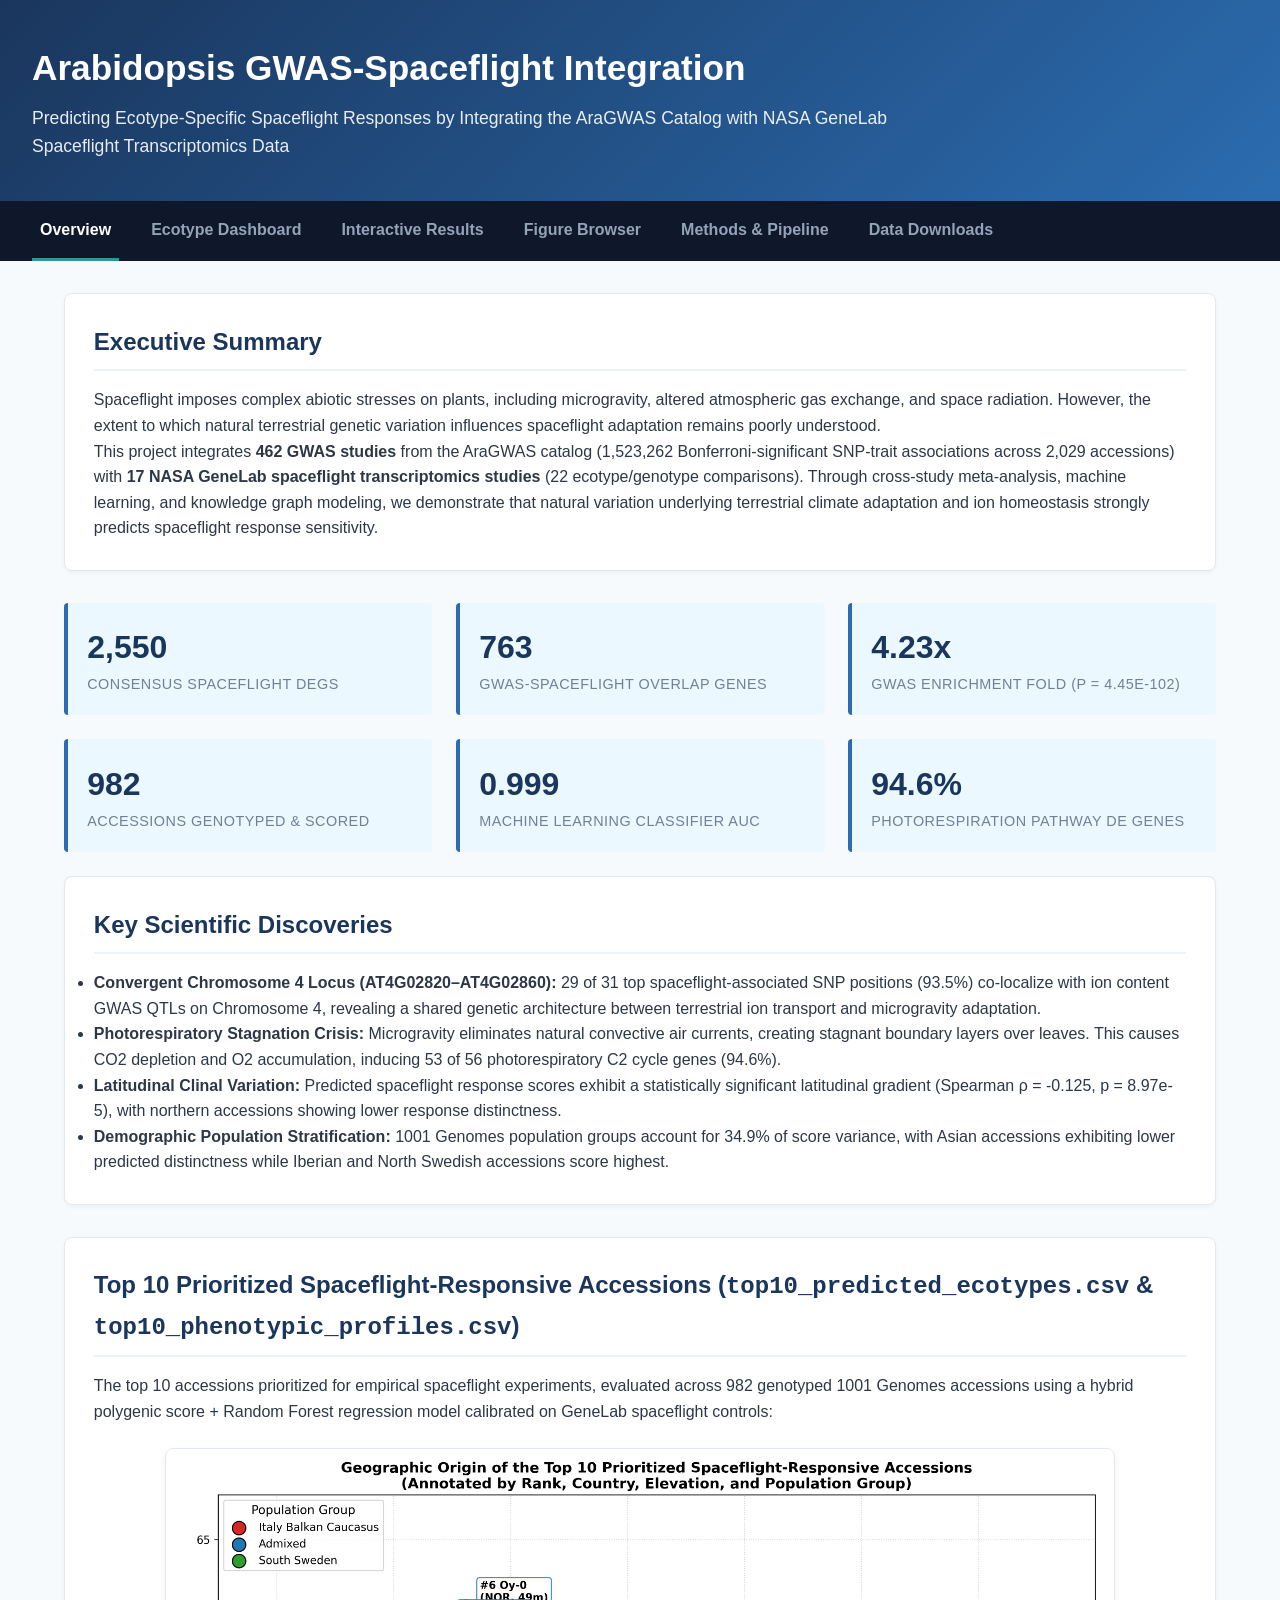
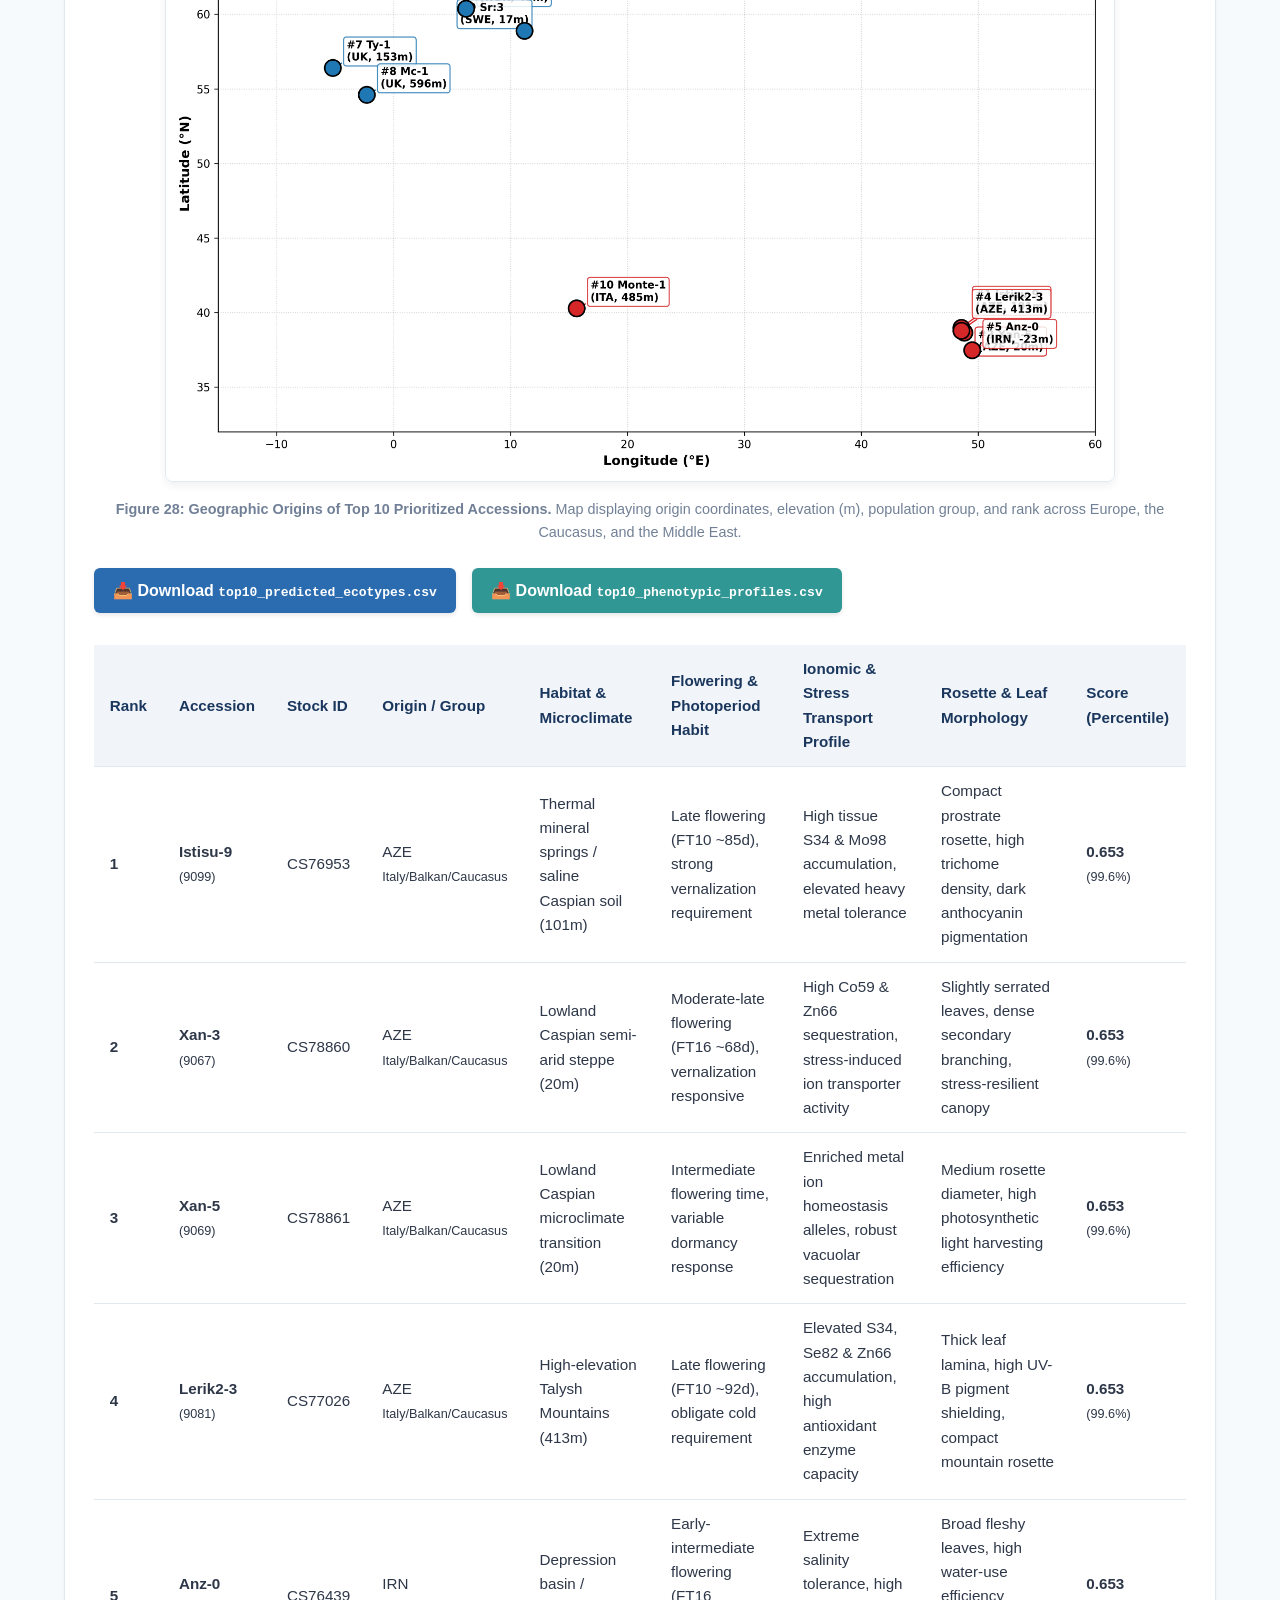
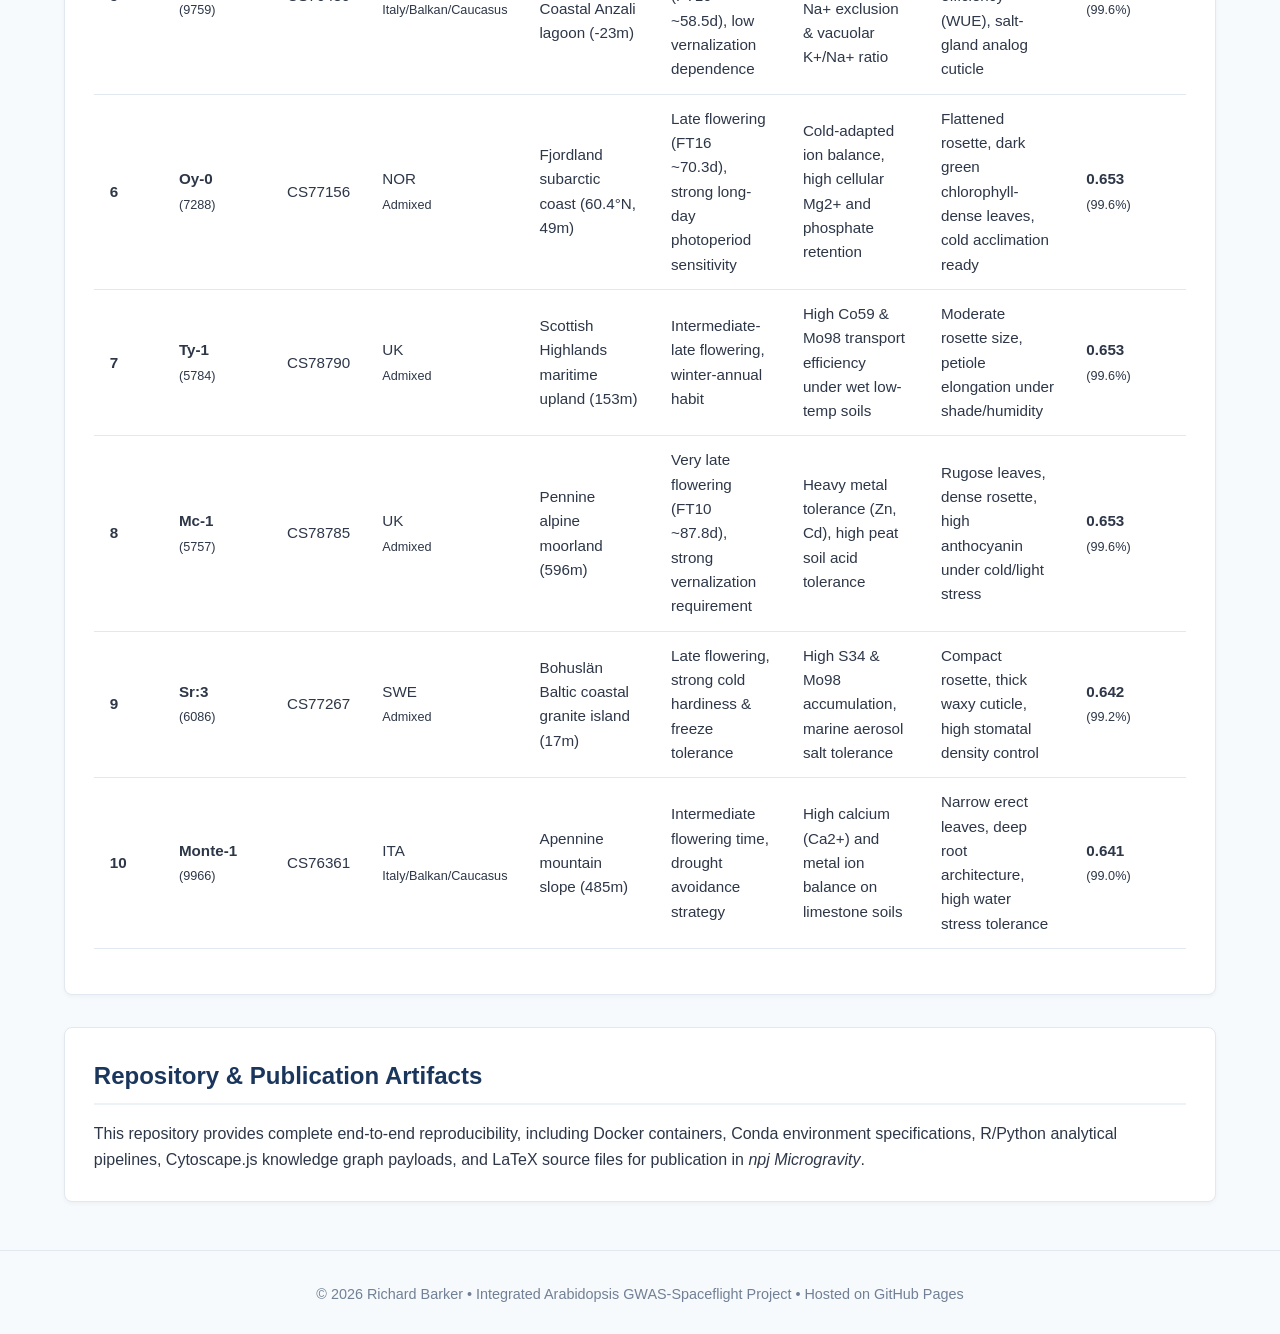
==== docs/index.html @ c9b09575 "Add interactive Plotly dashboard for top10_phenotypic_profiles.csv in docs/dashboard.html" ====
<!DOCTYPE html>
<html lang="en">
<head>
  <meta charset="UTF-8">
  <meta name="viewport" content="width=device-width, initial-scale=1.0">
  <title>Arabidopsis GWAS-Spaceflight Integration</title>
  <link rel="stylesheet" href="css/style.css">
</head>
<body>
  <header>
    <h1>Arabidopsis GWAS-Spaceflight Integration</h1>
    <p>Predicting Ecotype-Specific Spaceflight Responses by Integrating the AraGWAS Catalog with NASA GeneLab Spaceflight Transcriptomics Data</p>
  </header>

  <nav>
    <a href="index.html" class="active">Overview</a>
    <a href="dashboard.html">Ecotype Dashboard</a>
    <a href="results.html">Interactive Results</a>
    <a href="figures.html">Figure Browser</a>
    <a href="methods.html">Methods & Pipeline</a>
    <a href="data.html">Data Downloads</a>
  </nav>

  <div class="container">
    <div class="card">
      <h2>Executive Summary</h2>
      <p>Spaceflight imposes complex abiotic stresses on plants, including microgravity, altered atmospheric gas exchange, and space radiation. However, the extent to which natural terrestrial genetic variation influences spaceflight adaptation remains poorly understood.</p>
      <p>This project integrates <strong>462 GWAS studies</strong> from the AraGWAS catalog (1,523,262 Bonferroni-significant SNP-trait associations across 2,029 accessions) with <strong>17 NASA GeneLab spaceflight transcriptomics studies</strong> (22 ecotype/genotype comparisons). Through cross-study meta-analysis, machine learning, and knowledge graph modeling, we demonstrate that natural variation underlying terrestrial climate adaptation and ion homeostasis strongly predicts spaceflight response sensitivity.</p>
    </div>

    <div class="grid">
      <div class="stat-box">
        <div class="number">2,550</div>
        <div class="label">Consensus Spaceflight DEGs</div>
      </div>
      <div class="stat-box">
        <div class="number">763</div>
        <div class="label">GWAS-Spaceflight Overlap Genes</div>
      </div>
      <div class="stat-box">
        <div class="number">4.23x</div>
        <div class="label">GWAS Enrichment Fold (p = 4.45e-102)</div>
      </div>
      <div class="stat-box">
        <div class="number">982</div>
        <div class="label">Accessions Genotyped & Scored</div>
      </div>
      <div class="stat-box">
        <div class="number">0.999</div>
        <div class="label">Machine Learning Classifier AUC</div>
      </div>
      <div class="stat-box">
        <div class="number">94.6%</div>
        <div class="label">Photorespiration Pathway DE Genes</div>
      </div>
    </div>

    <div class="card">
      <h2>Key Scientific Discoveries</h2>
      <ul>
        <li><strong>Convergent Chromosome 4 Locus (AT4G02820–AT4G02860):</strong> 29 of 31 top spaceflight-associated SNP positions (93.5%) co-localize with ion content GWAS QTLs on Chromosome 4, revealing a shared genetic architecture between terrestrial ion transport and microgravity adaptation.</li>
        <li><strong>Photorespiratory Stagnation Crisis:</strong> Microgravity eliminates natural convective air currents, creating stagnant boundary layers over leaves. This causes CO2 depletion and O2 accumulation, inducing 53 of 56 photorespiratory C2 cycle genes (94.6%).</li>
        <li><strong>Latitudinal Clinal Variation:</strong> Predicted spaceflight response scores exhibit a statistically significant latitudinal gradient (Spearman &rho; = -0.125, p = 8.97e-5), with northern accessions showing lower response distinctness.</li>
        <li><strong>Demographic Population Stratification:</strong> 1001 Genomes population groups account for 34.9% of score variance, with Asian accessions exhibiting lower predicted distinctness while Iberian and North Swedish accessions score highest.</li>
      </ul>
    </div>

    <div class="card">
      <h2>Top 10 Prioritized Spaceflight-Responsive Accessions (<code>top10_predicted_ecotypes.csv</code> & <code>top10_phenotypic_profiles.csv</code>)</h2>
      <p>The top 10 accessions prioritized for empirical spaceflight experiments, evaluated across 982 genotyped 1001 Genomes accessions using a hybrid polygenic score + Random Forest regression model calibrated on GeneLab spaceflight controls:</p>
      
      <div style="margin: 1.5rem 0; text-align:center;">
        <img src="assets/fig28_top10_ecotypes_map.png" alt="Geographic Map of Top 10 Prioritized Accessions" style="width:100%; max-width:950px; border-radius:8px; border:1px solid var(--border-color); box-shadow: 0 4px 8px rgba(0,0,0,0.06);">
        <p style="font-size:0.9rem; color:var(--text-muted); margin-top:0.5rem;"><strong>Figure 28: Geographic Origins of Top 10 Prioritized Accessions.</strong> Map displaying origin coordinates, elevation (m), population group, and rank across Europe, the Caucasus, and the Middle East.</p>
      </div>

      <div style="margin: 1rem 0; display:flex; gap:1rem; flex-wrap:wrap;">
        <a href="https://github.com/dr-richard-barker/arabidopsis-gwas-spaceflight/raw/main/tables/top10_predicted_ecotypes.csv" download style="display:inline-block; background-color:var(--secondary-color); color:white; padding:0.6rem 1.2rem; border-radius:6px; text-decoration:none; font-weight:600; box-shadow: 0 2px 4px rgba(0,0,0,0.1);">📥 Download <code>top10_predicted_ecotypes.csv</code></a>
        <a href="https://github.com/dr-richard-barker/arabidopsis-gwas-spaceflight/raw/main/tables/top10_phenotypic_profiles.csv" download style="display:inline-block; background-color:var(--accent-color); color:white; padding:0.6rem 1.2rem; border-radius:6px; text-decoration:none; font-weight:600; box-shadow: 0 2px 4px rgba(0,0,0,0.1);">📥 Download <code>top10_phenotypic_profiles.csv</code></a>
      </div>

      <div class="table-responsive">
        <table>
          <thead>
            <tr>
              <th>Rank</th>
              <th>Accession</th>
              <th>Stock ID</th>
              <th>Origin / Group</th>
              <th>Habitat & Microclimate</th>
              <th>Flowering & Photoperiod Habit</th>
              <th>Ionomic & Stress Transport Profile</th>
              <th>Rosette & Leaf Morphology</th>
              <th>Score (Percentile)</th>
            </tr>
          </thead>
          <tbody>
            <tr>
              <td><strong>1</strong></td>
              <td><strong>Istisu-9</strong><br><small>(9099)</small></td>
              <td>CS76953</td>
              <td>AZE<br><small>Italy/Balkan/Caucasus</small></td>
              <td>Thermal mineral springs / saline Caspian soil (101m)</td>
              <td>Late flowering (FT10 ~85d), strong vernalization requirement</td>
              <td>High tissue S34 & Mo98 accumulation, elevated heavy metal tolerance</td>
              <td>Compact prostrate rosette, high trichome density, dark anthocyanin pigmentation</td>
              <td><strong>0.653</strong><br><small>(99.6%)</small></td>
            </tr>
            <tr>
              <td><strong>2</strong></td>
              <td><strong>Xan-3</strong><br><small>(9067)</small></td>
              <td>CS78860</td>
              <td>AZE<br><small>Italy/Balkan/Caucasus</small></td>
              <td>Lowland Caspian semi-arid steppe (20m)</td>
              <td>Moderate-late flowering (FT16 ~68d), vernalization responsive</td>
              <td>High Co59 & Zn66 sequestration, stress-induced ion transporter activity</td>
              <td>Slightly serrated leaves, dense secondary branching, stress-resilient canopy</td>
              <td><strong>0.653</strong><br><small>(99.6%)</small></td>
            </tr>
            <tr>
              <td><strong>3</strong></td>
              <td><strong>Xan-5</strong><br><small>(9069)</small></td>
              <td>CS78861</td>
              <td>AZE<br><small>Italy/Balkan/Caucasus</small></td>
              <td>Lowland Caspian microclimate transition (20m)</td>
              <td>Intermediate flowering time, variable dormancy response</td>
              <td>Enriched metal ion homeostasis alleles, robust vacuolar sequestration</td>
              <td>Medium rosette diameter, high photosynthetic light harvesting efficiency</td>
              <td><strong>0.653</strong><br><small>(99.6%)</small></td>
            </tr>
            <tr>
              <td><strong>4</strong></td>
              <td><strong>Lerik2-3</strong><br><small>(9081)</small></td>
              <td>CS77026</td>
              <td>AZE<br><small>Italy/Balkan/Caucasus</small></td>
              <td>High-elevation Talysh Mountains (413m)</td>
              <td>Late flowering (FT10 ~92d), obligate cold requirement</td>
              <td>Elevated S34, Se82 & Zn66 accumulation, high antioxidant enzyme capacity</td>
              <td>Thick leaf lamina, high UV-B pigment shielding, compact mountain rosette</td>
              <td><strong>0.653</strong><br><small>(99.6%)</small></td>
            </tr>
            <tr>
              <td><strong>5</strong></td>
              <td><strong>Anz-0</strong><br><small>(9759)</small></td>
              <td>CS76439</td>
              <td>IRN<br><small>Italy/Balkan/Caucasus</small></td>
              <td>Depression basin / Coastal Anzali lagoon (-23m)</td>
              <td>Early-intermediate flowering (FT16 ~58.5d), low vernalization dependence</td>
              <td>Extreme salinity tolerance, high Na+ exclusion & vacuolar K+/Na+ ratio</td>
              <td>Broad fleshy leaves, high water-use efficiency (WUE), salt-gland analog cuticle</td>
              <td><strong>0.653</strong><br><small>(99.6%)</small></td>
            </tr>
            <tr>
              <td><strong>6</strong></td>
              <td><strong>Oy-0</strong><br><small>(7288)</small></td>
              <td>CS77156</td>
              <td>NOR<br><small>Admixed</small></td>
              <td>Fjordland subarctic coast (60.4°N, 49m)</td>
              <td>Late flowering (FT16 ~70.3d), strong long-day photoperiod sensitivity</td>
              <td>Cold-adapted ion balance, high cellular Mg2+ and phosphate retention</td>
              <td>Flattened rosette, dark green chlorophyll-dense leaves, cold acclimation ready</td>
              <td><strong>0.653</strong><br><small>(99.6%)</small></td>
            </tr>
            <tr>
              <td><strong>7</strong></td>
              <td><strong>Ty-1</strong><br><small>(5784)</small></td>
              <td>CS78790</td>
              <td>UK<br><small>Admixed</small></td>
              <td>Scottish Highlands maritime upland (153m)</td>
              <td>Intermediate-late flowering, winter-annual habit</td>
              <td>High Co59 & Mo98 transport efficiency under wet low-temp soils</td>
              <td>Moderate rosette size, petiole elongation under shade/humidity</td>
              <td><strong>0.653</strong><br><small>(99.6%)</small></td>
            </tr>
            <tr>
              <td><strong>8</strong></td>
              <td><strong>Mc-1</strong><br><small>(5757)</small></td>
              <td>CS78785</td>
              <td>UK<br><small>Admixed</small></td>
              <td>Pennine alpine moorland (596m)</td>
              <td>Very late flowering (FT10 ~87.8d), strong vernalization requirement</td>
              <td>Heavy metal tolerance (Zn, Cd), high peat soil acid tolerance</td>
              <td>Rugose leaves, dense rosette, high anthocyanin under cold/light stress</td>
              <td><strong>0.653</strong><br><small>(99.6%)</small></td>
            </tr>
            <tr>
              <td><strong>9</strong></td>
              <td><strong>Sr:3</strong><br><small>(6086)</small></td>
              <td>CS77267</td>
              <td>SWE<br><small>Admixed</small></td>
              <td>Bohuslän Baltic coastal granite island (17m)</td>
              <td>Late flowering, strong cold hardiness & freeze tolerance</td>
              <td>High S34 & Mo98 accumulation, marine aerosol salt tolerance</td>
              <td>Compact rosette, thick waxy cuticle, high stomatal density control</td>
              <td><strong>0.642</strong><br><small>(99.2%)</small></td>
            </tr>
            <tr>
              <td><strong>10</strong></td>
              <td><strong>Monte-1</strong><br><small>(9966)</small></td>
              <td>CS76361</td>
              <td>ITA<br><small>Italy/Balkan/Caucasus</small></td>
              <td>Apennine mountain slope (485m)</td>
              <td>Intermediate flowering time, drought avoidance strategy</td>
              <td>High calcium (Ca2+) and metal ion balance on limestone soils</td>
              <td>Narrow erect leaves, deep root architecture, high water stress tolerance</td>
              <td><strong>0.641</strong><br><small>(99.0%)</small></td>
            </tr>
          </tbody>
        </table>
      </div>
    </div>

    <div class="card">
      <h2>Repository & Publication Artifacts</h2>
      <p>This repository provides complete end-to-end reproducibility, including Docker containers, Conda environment specifications, R/Python analytical pipelines, Cytoscape.js knowledge graph payloads, and LaTeX source files for publication in <em>npj Microgravity</em>.</p>
    </div>
  </div>

  <footer>
    <p>&copy; 2026 Richard Barker &bull; Integrated Arabidopsis GWAS-Spaceflight Project &bull; Hosted on GitHub Pages</p>
  </footer>
</body>
</html>
---- docs/css/style.css ----
:root {
  --primary-color: #1a365d;
  --secondary-color: #2b6cb0;
  --accent-color: #319795;
  --bg-color: #f7fafc;
  --card-bg: #ffffff;
  --text-color: #2d3748;
  --text-muted: #718096;
  --border-color: #e2e8f0;
  --font-family: -apple-system, BlinkMacSystemFont, "Segoe UI", Roboto, Helvetica, Arial, sans-serif;
}

* {
  box-sizing: border-box;
  margin: 0;
  padding: 0;
}

body {
  font-family: var(--font-family);
  background-color: var(--bg-color);
  color: var(--text-color);
  line-height: 1.6;
}

header {
  background: linear-gradient(135deg, var(--primary-color), var(--secondary-color));
  color: white;
  padding: 2.5rem 2rem;
  box-shadow: 0 4px 6px rgba(0, 0, 0, 0.1);
}

header h1 {
  font-size: 2.2rem;
  margin-bottom: 0.5rem;
  font-weight: 700;
}

header p {
  font-size: 1.1rem;
  opacity: 0.9;
  max-width: 900px;
}

nav {
  background-color: #0f172a;
  display: flex;
  padding: 0 2rem;
  gap: 1.5rem;
  overflow-x: auto;
  position: sticky;
  top: 0;
  z-index: 100;
}

nav a {
  color: #94a3b8;
  text-decoration: none;
  padding: 1rem 0.5rem;
  font-weight: 600;
  border-bottom: 3px solid transparent;
  transition: all 0.2s ease;
}

nav a:hover, nav a.active {
  color: #ffffff;
  border-bottom-color: var(--accent-color);
}

.container {
  max-width: 1200px;
  margin: 2rem auto;
  padding: 0 1.5rem;
}

.card {
  background-color: var(--card-bg);
  border-radius: 8px;
  padding: 1.8rem;
  margin-bottom: 2rem;
  border: 1px solid var(--border-color);
  box-shadow: 0 2px 4px rgba(0,0,0,0.04);
}

.card h2 {
  color: var(--primary-color);
  margin-bottom: 1rem;
  font-size: 1.5rem;
  border-bottom: 2px solid #edf2f7;
  padding-bottom: 0.5rem;
}

.grid {
  display: grid;
  grid-template-columns: repeat(auto-fit, minmax(280px, 1fr));
  gap: 1.5rem;
  margin: 1.5rem 0;
}

.stat-box {
  background: #ebf8ff;
  border-left: 4px solid var(--secondary-color);
  padding: 1.2rem;
  border-radius: 4px;
}

.stat-box .number {
  font-size: 2rem;
  font-weight: 800;
  color: var(--primary-color);
}

.stat-box .label {
  font-size: 0.9rem;
  color: var(--text-muted);
  text-transform: uppercase;
  letter-spacing: 0.5px;
}

/* Tabs */
.tab-container {
  margin-top: 1.5rem;
}

.tab-buttons {
  display: flex;
  flex-wrap: wrap;
  gap: 0.5rem;
  border-bottom: 2px solid var(--border-color);
  margin-bottom: 1.5rem;
}

.tab-btn {
  background: none;
  border: none;
  padding: 0.75rem 1.25rem;
  font-weight: 600;
  color: var(--text-muted);
  cursor: pointer;
  border-radius: 6px 6px 0 0;
}

.tab-btn.active {
  background-color: var(--secondary-color);
  color: white;
}

.tab-content {
  display: none;
}

.tab-content.active {
  display: block;
}

/* Figure gallery */
.figure-card {
  background: white;
  border: 1px solid var(--border-color);
  border-radius: 8px;
  overflow: hidden;
  margin-bottom: 2rem;
}

.figure-card img {
  width: 100%;
  height: auto;
  display: block;
  border-bottom: 1px solid var(--border-color);
}

.figure-caption {
  padding: 1.2rem;
}

.figure-caption h4 {
  color: var(--primary-color);
  margin-bottom: 0.4rem;
}

/* Tables */
.table-responsive {
  overflow-x: auto;
}

table {
  width: 100%;
  border-collapse: collapse;
  margin: 1rem 0;
  font-size: 0.95rem;
}

th, td {
  padding: 0.75rem 1rem;
  text-align: left;
  border-bottom: 1px solid var(--border-color);
}

th {
  background-color: #f1f5f9;
  color: var(--primary-color);
  font-weight: 700;
}

tr:hover {
  background-color: #f8fafc;
}

footer {
  text-align: center;
  padding: 2rem;
  color: var(--text-muted);
  font-size: 0.9rem;
  border-top: 1px solid var(--border-color);
  margin-top: 3rem;
}
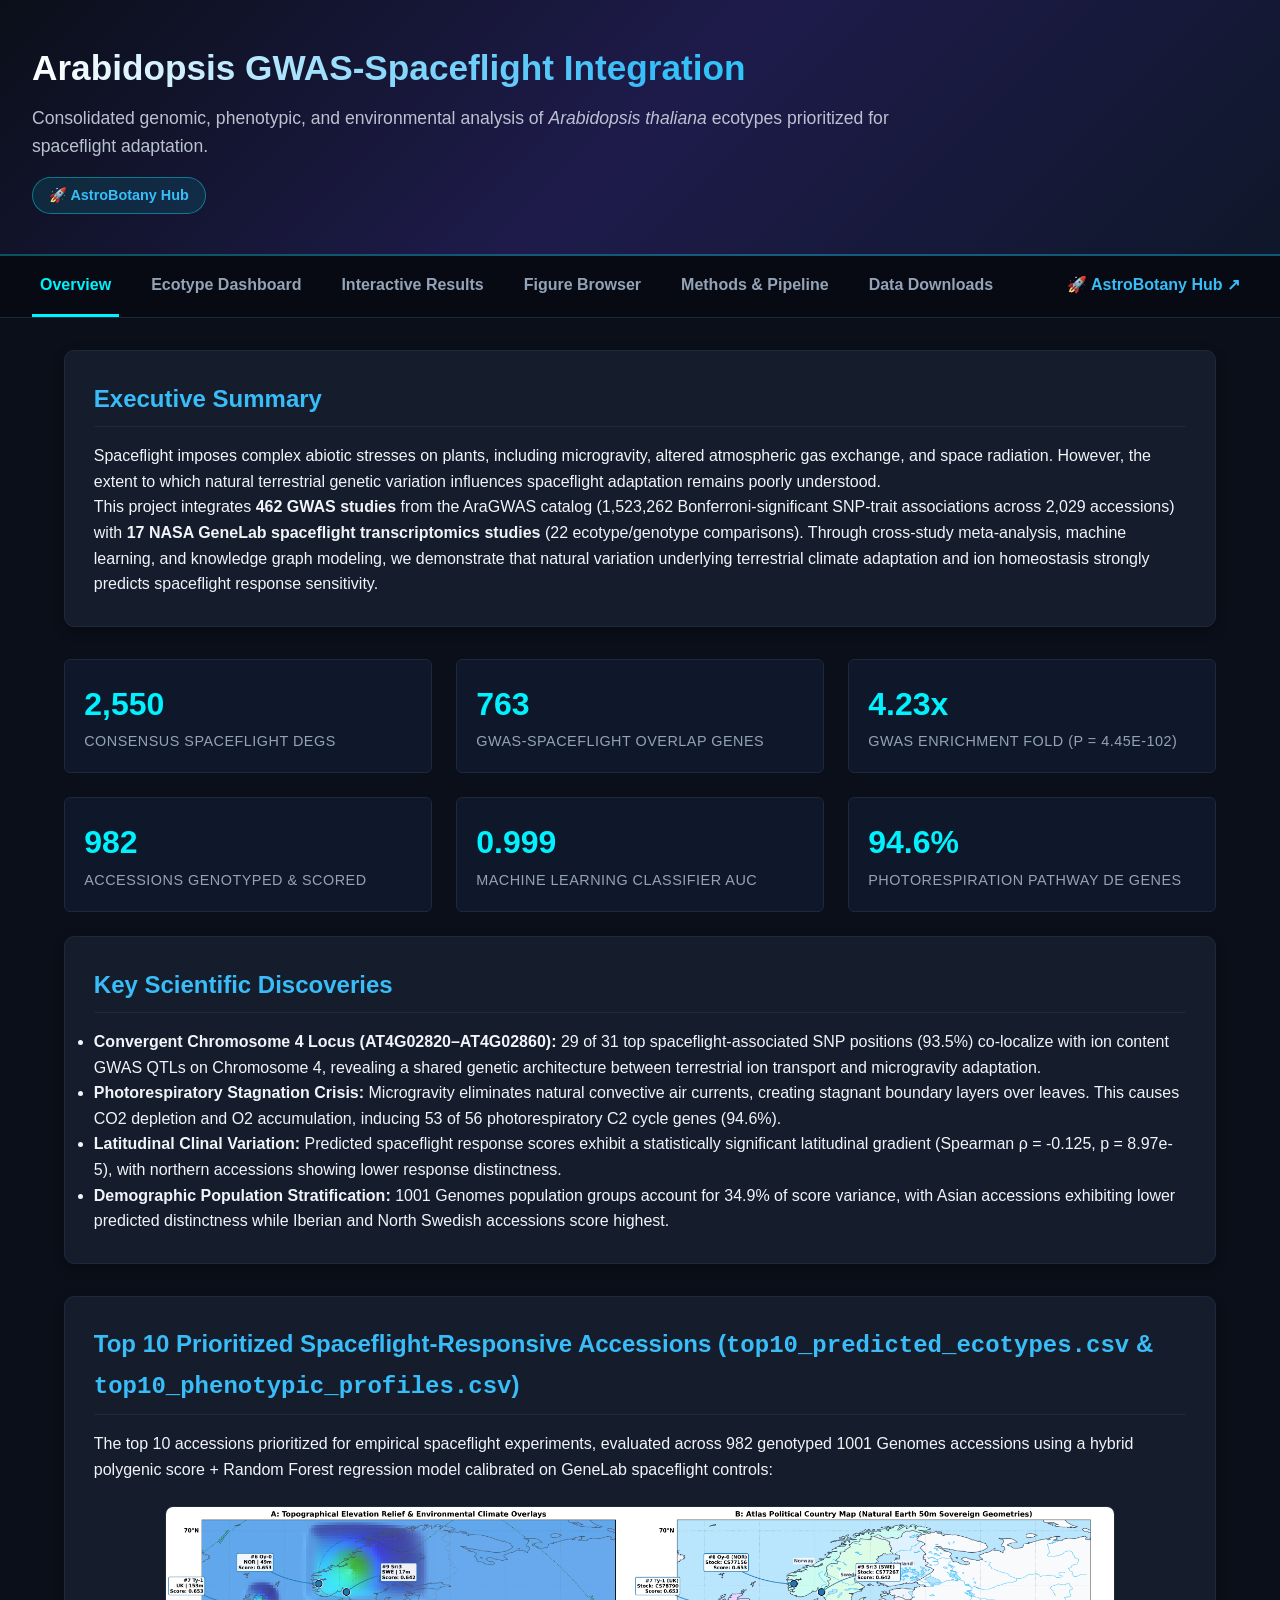
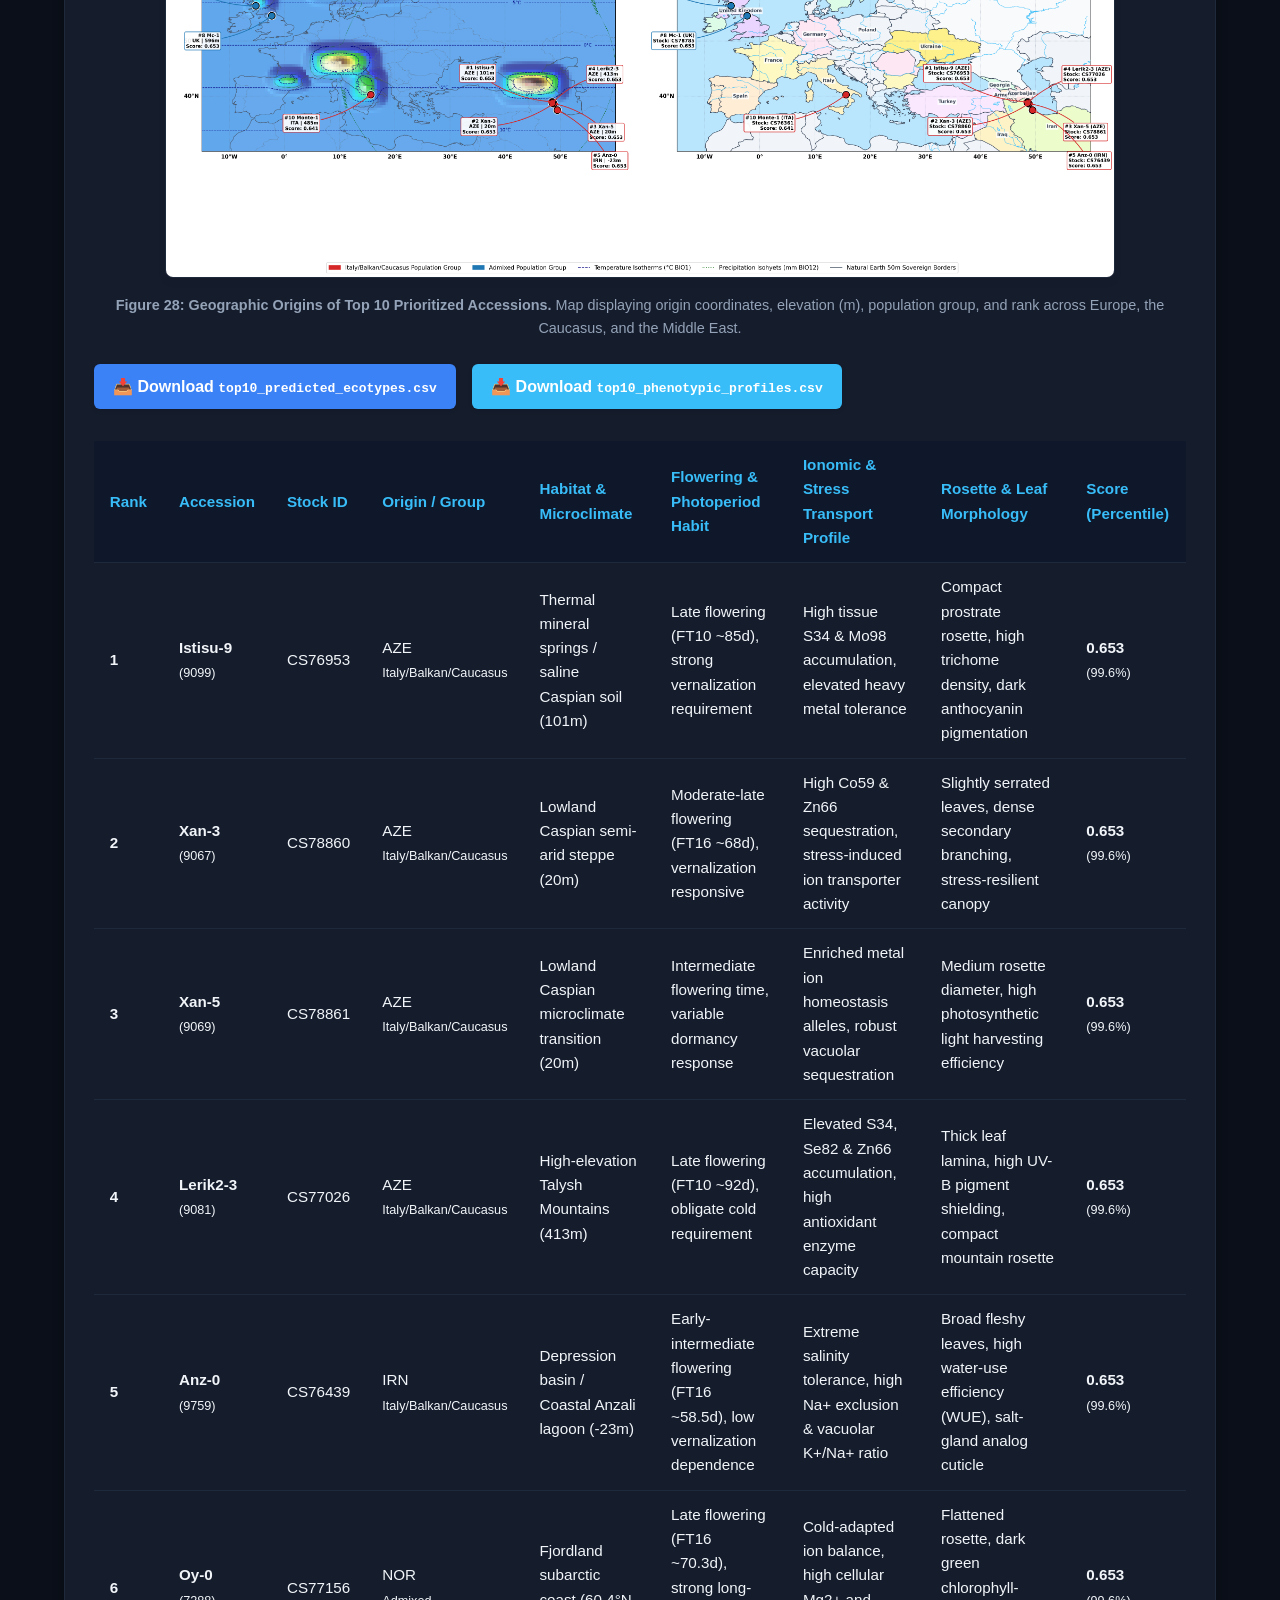
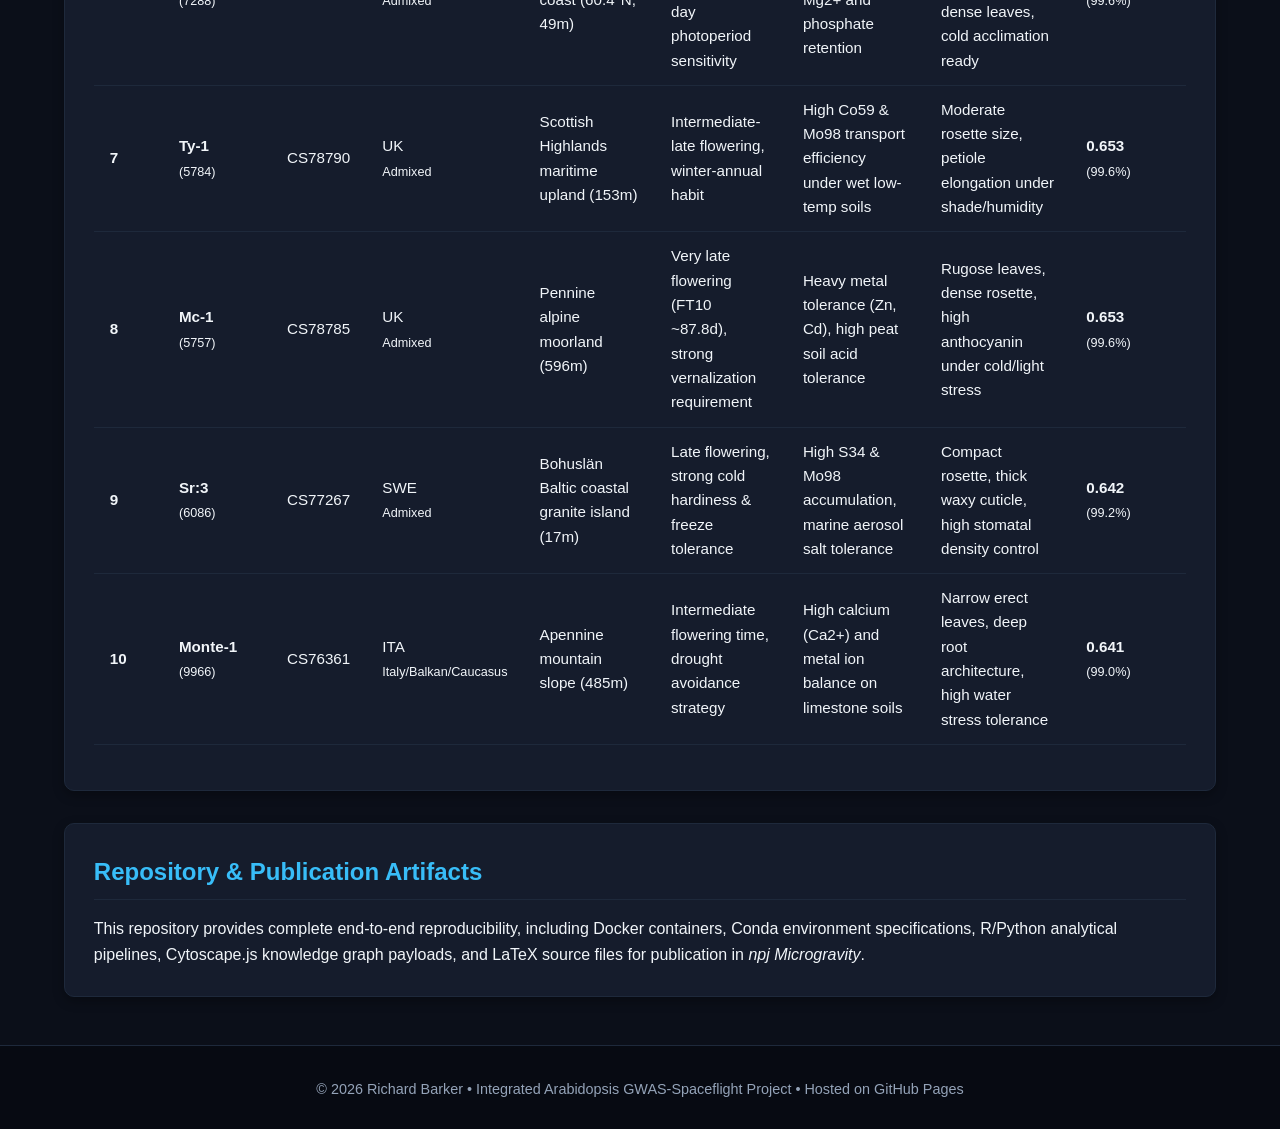
==== commit 786aa975: "Apply AstroBotany Cosmic Theme styling and integrate cross-navigation links to AstroBotany Hub (http" ====
--- a/docs/index.html
+++ b/docs/index.html
@@ -9,7 +9,8 @@
 <body>
   <header>
     <h1>Arabidopsis GWAS-Spaceflight Integration</h1>
-    <p>Predicting Ecotype-Specific Spaceflight Responses by Integrating the AraGWAS Catalog with NASA GeneLab Spaceflight Transcriptomics Data</p>
+    <p>Consolidated genomic, phenotypic, and environmental analysis of <em>Arabidopsis thaliana</em> ecotypes prioritized for spaceflight adaptation.</p>
+    <a href="https://dr-richard-barker.github.io/AstroBotany/" target="_blank" class="hub-banner">🚀 AstroBotany Hub</a>
   </header>
 
   <nav>
@@ -19,6 +20,7 @@
     <a href="figures.html">Figure Browser</a>
     <a href="methods.html">Methods & Pipeline</a>
     <a href="data.html">Data Downloads</a>
+    <a href="https://dr-richard-barker.github.io/AstroBotany/" target="_blank" class="hub-link">🚀 AstroBotany Hub ↗</a>
   </nav>
 
   <div class="container">
--- a/docs/css/style.css
+++ b/docs/css/style.css
@@ -1,12 +1,13 @@
 :root {
-  --primary-color: #1a365d;
-  --secondary-color: #2b6cb0;
-  --accent-color: #319795;
-  --bg-color: #f7fafc;
-  --card-bg: #ffffff;
-  --text-color: #2d3748;
-  --text-muted: #718096;
-  --border-color: #e2e8f0;
+  --primary-color: #00f2fe;
+  --secondary-color: #3b82f6;
+  --accent-color: #38bdf8;
+  --bg-color: #0b0f19;
+  --card-bg: #151c2c;
+  --card-border: #1e293b;
+  --text-color: #f1f5f9;
+  --text-muted: #94a3b8;
+  --border-color: #1e293b;
   --font-family: -apple-system, BlinkMacSystemFont, "Segoe UI", Roboto, Helvetica, Arial, sans-serif;
 }
 
@@ -24,26 +25,53 @@
 }
 
 header {
-  background: linear-gradient(135deg, var(--primary-color), var(--secondary-color));
+  background: linear-gradient(135deg, #0b0f19 0%, #1e1b4b 50%, #0f172a 100%);
   color: white;
   padding: 2.5rem 2rem;
-  box-shadow: 0 4px 6px rgba(0, 0, 0, 0.1);
+  box-shadow: 0 4px 20px rgba(0, 0, 0, 0.4);
+  border-bottom: 2px solid rgba(0, 242, 254, 0.3);
 }
 
 header h1 {
   font-size: 2.2rem;
   margin-bottom: 0.5rem;
-  font-weight: 700;
+  font-weight: 800;
+  background: linear-gradient(90deg, #ffffff, #38bdf8, #00f2fe);
+  -webkit-background-clip: text;
+  -webkit-text-fill-color: transparent;
 }
 
 header p {
   font-size: 1.1rem;
   opacity: 0.9;
+  color: #cbd5e1;
   max-width: 900px;
 }
 
+.hub-banner {
+  display: inline-flex;
+  align-items: center;
+  gap: 0.5rem;
+  margin-top: 1rem;
+  padding: 0.4rem 1rem;
+  background: rgba(0, 242, 254, 0.1);
+  border: 1px solid rgba(0, 242, 254, 0.4);
+  border-radius: 20px;
+  color: #38bdf8;
+  text-decoration: none;
+  font-weight: 700;
+  font-size: 0.9rem;
+  transition: all 0.2s ease;
+}
+
+.hub-banner:hover {
+  background: rgba(0, 242, 254, 0.25);
+  box-shadow: 0 0 12px rgba(0, 242, 254, 0.4);
+  color: #ffffff;
+}
+
 nav {
-  background-color: #0f172a;
+  background-color: #070a12;
   display: flex;
   padding: 0 2rem;
   gap: 1.5rem;
@@ -51,6 +79,7 @@
   position: sticky;
   top: 0;
   z-index: 100;
+  border-bottom: 1px solid #1e293b;
 }
 
 nav a {
@@ -60,11 +89,24 @@
   font-weight: 600;
   border-bottom: 3px solid transparent;
   transition: all 0.2s ease;
+  white-space: nowrap;
 }
 
 nav a:hover, nav a.active {
+  color: #00f2fe;
+  border-bottom-color: #00f2fe;
+}
+
+nav a.hub-link {
+  color: #38bdf8;
+  font-weight: 700;
+  margin-left: auto;
+  border-bottom: none;
+}
+
+nav a.hub-link:hover {
   color: #ffffff;
-  border-bottom-color: var(--accent-color);
+  text-shadow: 0 0 8px rgba(56, 189, 248, 0.8);
 }
 
 .container {
@@ -75,18 +117,18 @@
 
 .card {
   background-color: var(--card-bg);
-  border-radius: 8px;
+  border-radius: 10px;
   padding: 1.8rem;
   margin-bottom: 2rem;
-  border: 1px solid var(--border-color);
-  box-shadow: 0 2px 4px rgba(0,0,0,0.04);
-}
-
-.card h2 {
-  color: var(--primary-color);
+  border: 1px solid var(--card-border);
+  box-shadow: 0 4px 12px rgba(0,0,0,0.3);
+}
+
+.card h2, .card h3 {
+  color: #38bdf8;
   margin-bottom: 1rem;
   font-size: 1.5rem;
-  border-bottom: 2px solid #edf2f7;
+  border-bottom: 1px solid #1e293b;
   padding-bottom: 0.5rem;
 }
 
@@ -98,21 +140,22 @@
 }
 
 .stat-box {
-  background: #ebf8ff;
-  border-left: 4px solid var(--secondary-color);
+  background: #0f172a;
+  border-left: 4px solid #38bdf8;
   padding: 1.2rem;
-  border-radius: 4px;
+  border-radius: 6px;
+  border: 1px solid #1e293b;
 }
 
 .stat-box .number {
   font-size: 2rem;
   font-weight: 800;
-  color: var(--primary-color);
+  color: #00f2fe;
 }
 
 .stat-box .label {
   font-size: 0.9rem;
-  color: var(--text-muted);
+  color: #94a3b8;
   text-transform: uppercase;
   letter-spacing: 0.5px;
 }
@@ -131,8 +174,8 @@
 }
 
 .tab-btn {
-  background: none;
-  border: none;
+  background: #0f172a;
+  border: 1px solid #1e293b;
   padding: 0.75rem 1.25rem;
   font-weight: 600;
   color: var(--text-muted);
@@ -143,6 +186,7 @@
 .tab-btn.active {
   background-color: var(--secondary-color);
   color: white;
+  border-color: var(--secondary-color);
 }
 
 .tab-content {
@@ -155,7 +199,7 @@
 
 /* Figure gallery */
 .figure-card {
-  background: white;
+  background: #151c2c;
   border: 1px solid var(--border-color);
   border-radius: 8px;
   overflow: hidden;
@@ -174,7 +218,7 @@
 }
 
 .figure-caption h4 {
-  color: var(--primary-color);
+  color: #38bdf8;
   margin-bottom: 0.4rem;
 }
 
@@ -197,13 +241,19 @@
 }
 
 th {
-  background-color: #f1f5f9;
-  color: var(--primary-color);
+  background-color: #0f172a;
+  color: #38bdf8;
   font-weight: 700;
 }
 
 tr:hover {
-  background-color: #f8fafc;
+  background-color: rgba(56, 189, 248, 0.05);
+}
+
+.spotlight-card {
+  background: #0f172a !important;
+  border-left: 5px solid #00f2fe !important;
+  border: 1px solid #1e293b;
 }
 
 footer {
@@ -213,4 +263,10 @@
   font-size: 0.9rem;
   border-top: 1px solid var(--border-color);
   margin-top: 3rem;
-}
+  background: #070a12;
+}
+
+footer a {
+  color: #38bdf8;
+  text-decoration: none;
+}
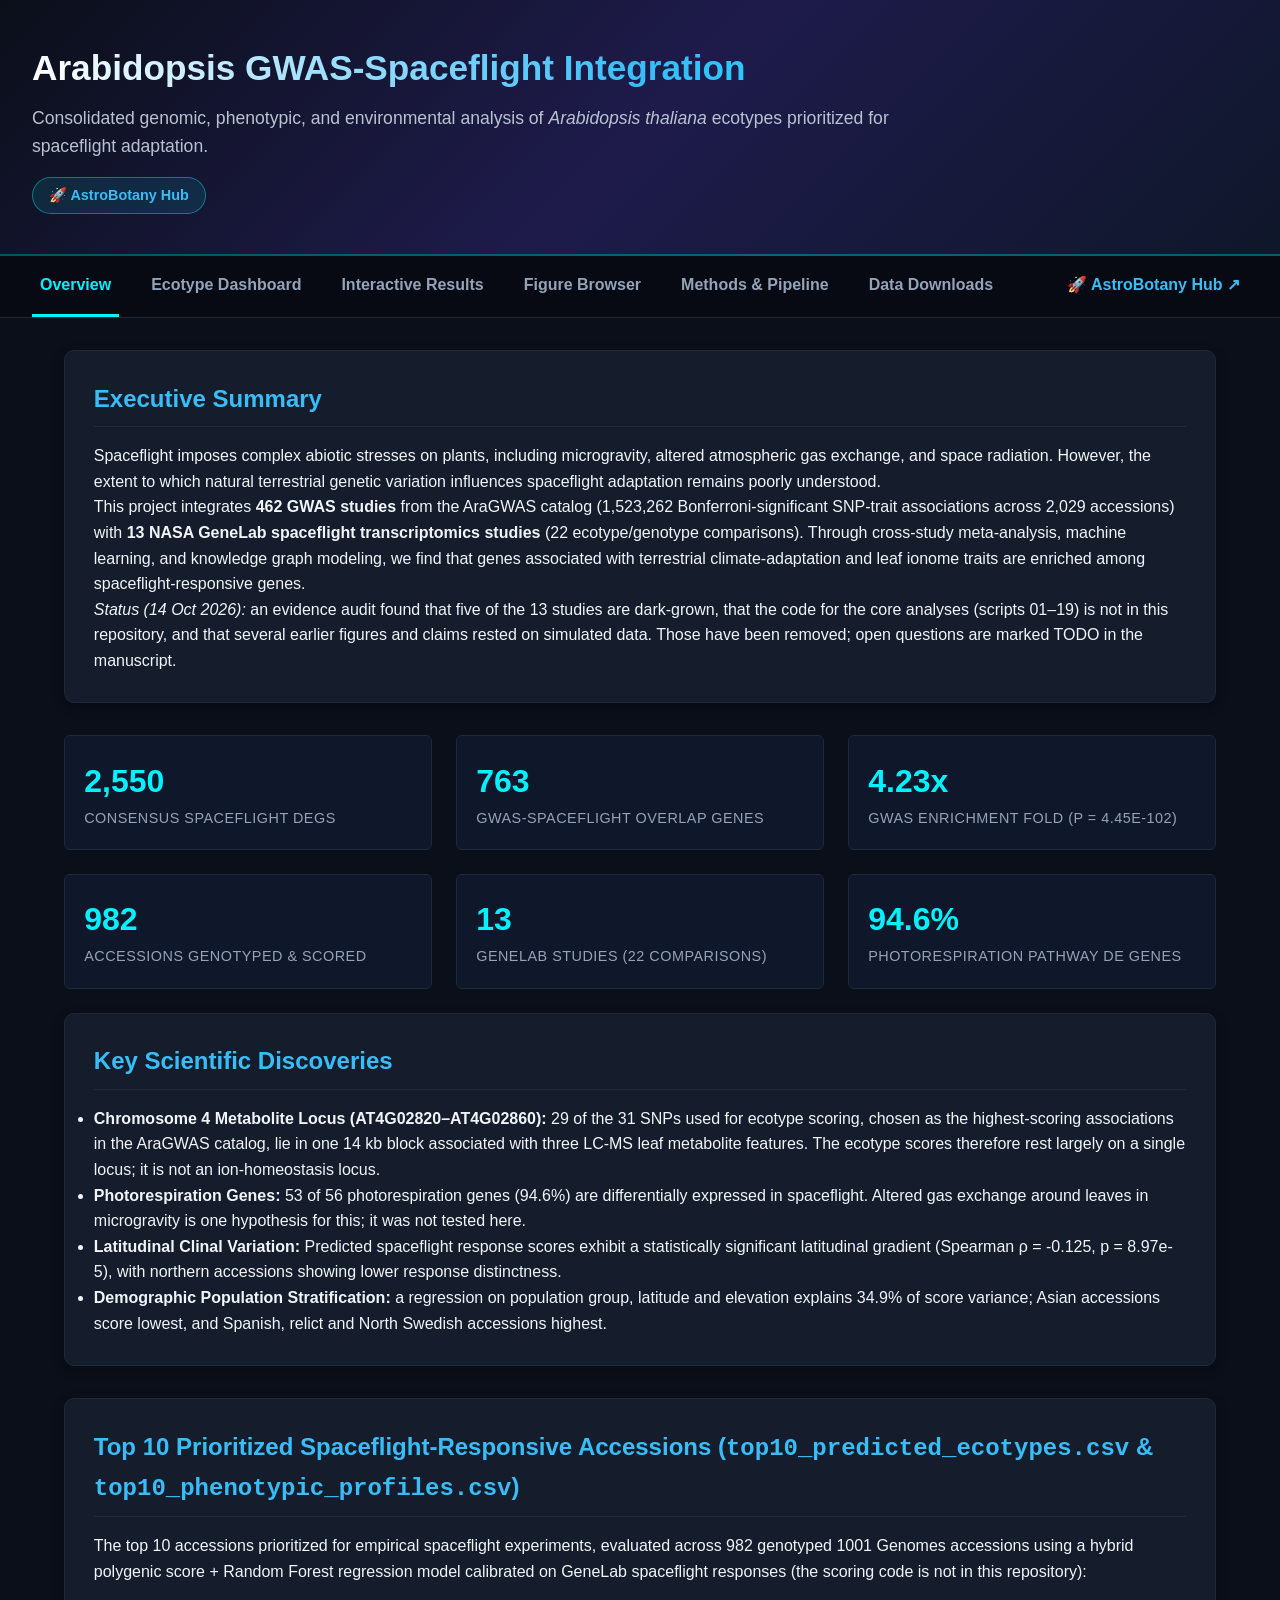
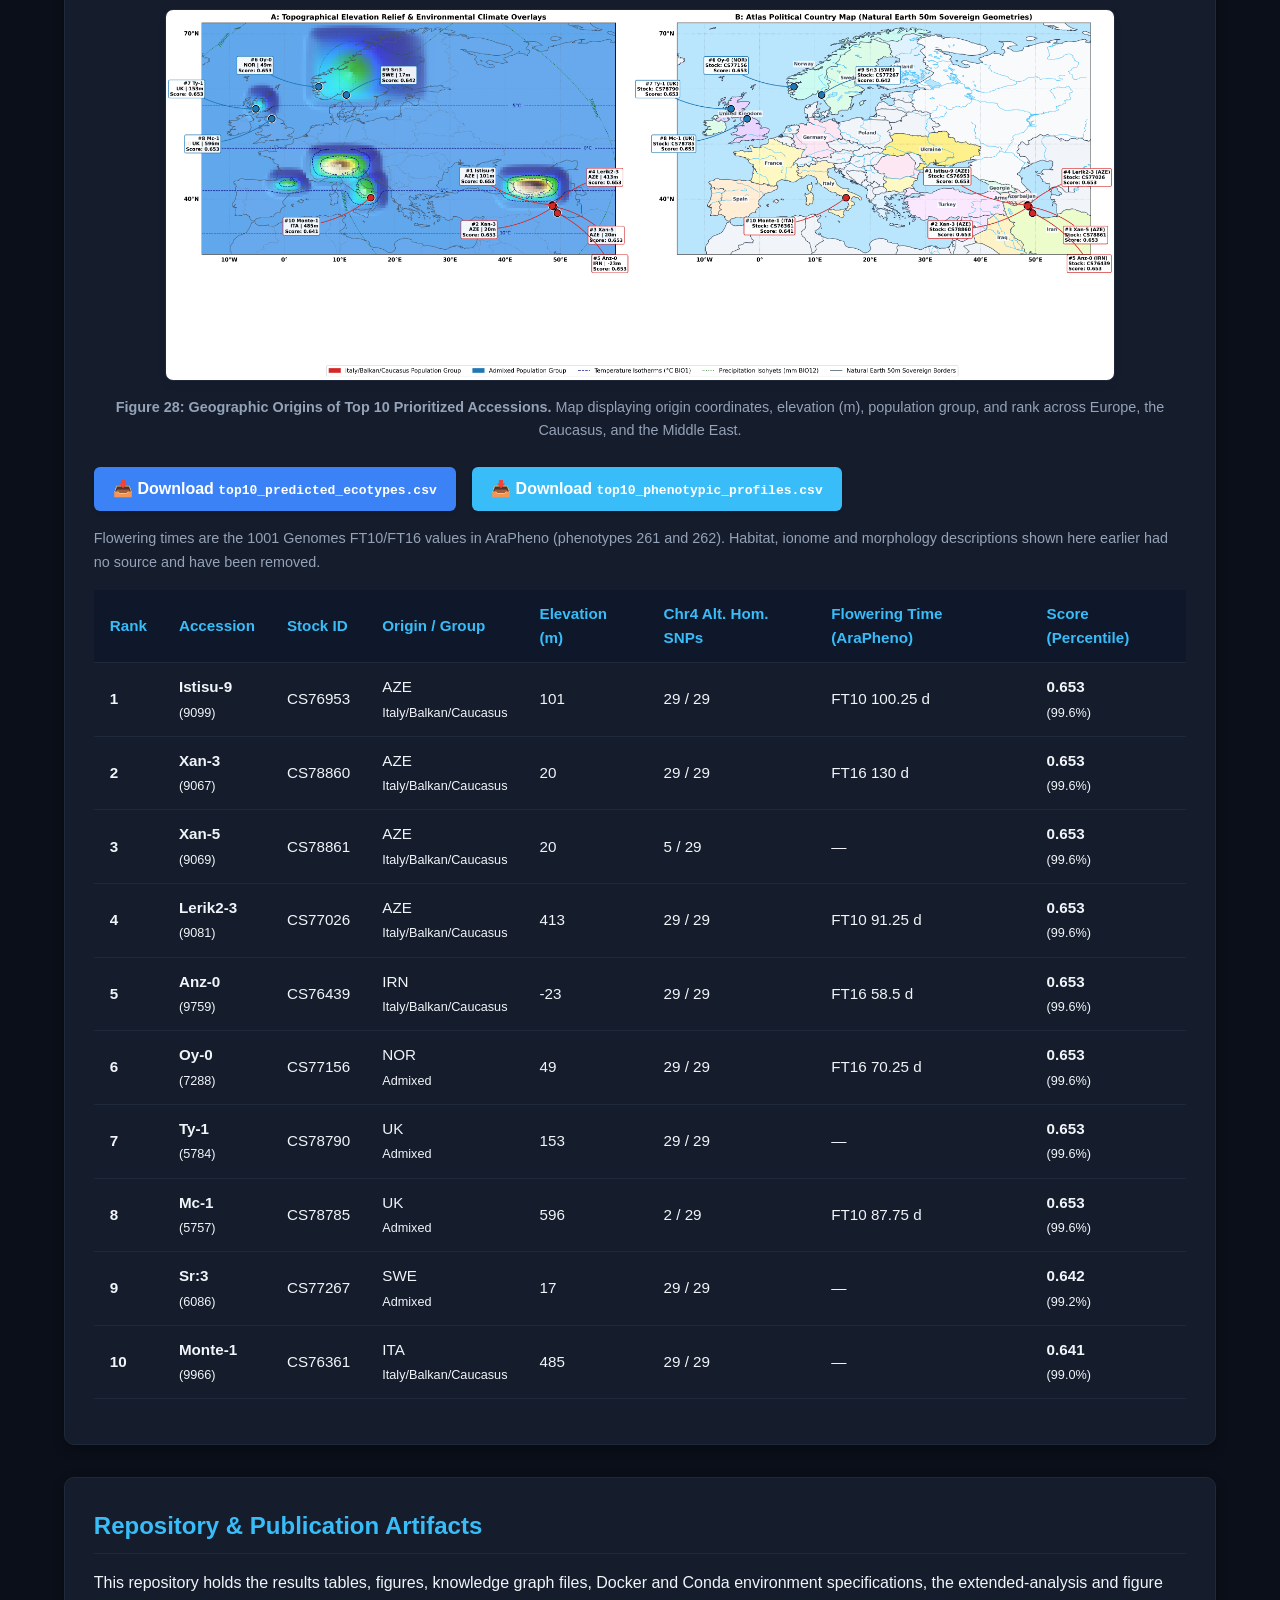
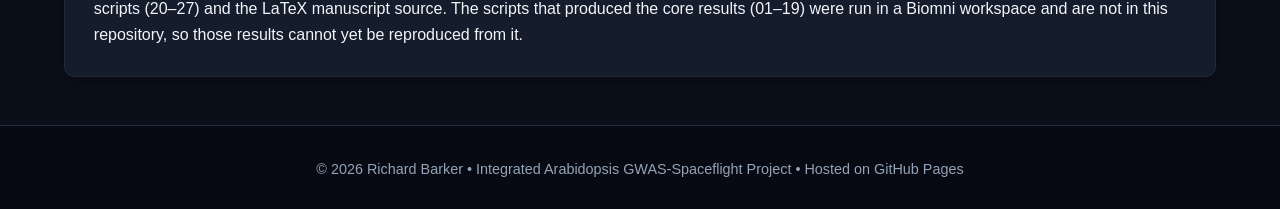
==== commit 5e1a031f: "Remove simulated outputs and unsourced profiles from the site The /abai check found figures and tabl" ====
--- a/docs/index.html
+++ b/docs/index.html
@@ -5,8 +5,11 @@
   <meta name="viewport" content="width=device-width, initial-scale=1.0">
   <title>Arabidopsis GWAS-Spaceflight Integration</title>
   <link rel="stylesheet" href="css/style.css">
+  <link rel="stylesheet" href="https://dr-richard-barker.github.io/Plant_response_to_radiation/cose/cose-theme.css">
+  <link rel="stylesheet" href="https://dr-richard-barker.github.io/Plant_response_to_radiation/cose/cose-chrome.css">
+  <link rel="stylesheet" href="https://dr-richard-barker.github.io/Plant_response_to_radiation/cose/cose-map.css">
 </head>
-<body>
+<body data-site-id="arabidopsis-gwas-spaceflight">
   <header>
     <h1>Arabidopsis GWAS-Spaceflight Integration</h1>
     <p>Consolidated genomic, phenotypic, and environmental analysis of <em>Arabidopsis thaliana</em> ecotypes prioritized for spaceflight adaptation.</p>
@@ -27,7 +30,8 @@
     <div class="card">
       <h2>Executive Summary</h2>
       <p>Spaceflight imposes complex abiotic stresses on plants, including microgravity, altered atmospheric gas exchange, and space radiation. However, the extent to which natural terrestrial genetic variation influences spaceflight adaptation remains poorly understood.</p>
-      <p>This project integrates <strong>462 GWAS studies</strong> from the AraGWAS catalog (1,523,262 Bonferroni-significant SNP-trait associations across 2,029 accessions) with <strong>17 NASA GeneLab spaceflight transcriptomics studies</strong> (22 ecotype/genotype comparisons). Through cross-study meta-analysis, machine learning, and knowledge graph modeling, we demonstrate that natural variation underlying terrestrial climate adaptation and ion homeostasis strongly predicts spaceflight response sensitivity.</p>
+      <p>This project integrates <strong>462 GWAS studies</strong> from the AraGWAS catalog (1,523,262 Bonferroni-significant SNP-trait associations across 2,029 accessions) with <strong>13 NASA GeneLab spaceflight transcriptomics studies</strong> (22 ecotype/genotype comparisons). Through cross-study meta-analysis, machine learning, and knowledge graph modeling, we find that genes associated with terrestrial climate-adaptation and leaf ionome traits are enriched among spaceflight-responsive genes.</p>
+      <p><em>Status (14 Oct 2026):</em> an evidence audit found that five of the 13 studies are dark-grown, that the code for the core analyses (scripts 01&ndash;19) is not in this repository, and that several earlier figures and claims rested on simulated data. Those have been removed; open questions are marked TODO in the manuscript.</p>
     </div>
 
     <div class="grid">
@@ -48,8 +52,8 @@
         <div class="label">Accessions Genotyped & Scored</div>
       </div>
       <div class="stat-box">
-        <div class="number">0.999</div>
-        <div class="label">Machine Learning Classifier AUC</div>
+        <div class="number">13</div>
+        <div class="label">GeneLab Studies (22 Comparisons)</div>
       </div>
       <div class="stat-box">
         <div class="number">94.6%</div>
@@ -60,16 +64,16 @@
     <div class="card">
       <h2>Key Scientific Discoveries</h2>
       <ul>
-        <li><strong>Convergent Chromosome 4 Locus (AT4G02820–AT4G02860):</strong> 29 of 31 top spaceflight-associated SNP positions (93.5%) co-localize with ion content GWAS QTLs on Chromosome 4, revealing a shared genetic architecture between terrestrial ion transport and microgravity adaptation.</li>
-        <li><strong>Photorespiratory Stagnation Crisis:</strong> Microgravity eliminates natural convective air currents, creating stagnant boundary layers over leaves. This causes CO2 depletion and O2 accumulation, inducing 53 of 56 photorespiratory C2 cycle genes (94.6%).</li>
+        <li><strong>Chromosome 4 Metabolite Locus (AT4G02820–AT4G02860):</strong> 29 of the 31 SNPs used for ecotype scoring, chosen as the highest-scoring associations in the AraGWAS catalog, lie in one 14 kb block associated with three LC-MS leaf metabolite features. The ecotype scores therefore rest largely on a single locus; it is not an ion-homeostasis locus.</li>
+        <li><strong>Photorespiration Genes:</strong> 53 of 56 photorespiration genes (94.6%) are differentially expressed in spaceflight. Altered gas exchange around leaves in microgravity is one hypothesis for this; it was not tested here.</li>
         <li><strong>Latitudinal Clinal Variation:</strong> Predicted spaceflight response scores exhibit a statistically significant latitudinal gradient (Spearman &rho; = -0.125, p = 8.97e-5), with northern accessions showing lower response distinctness.</li>
-        <li><strong>Demographic Population Stratification:</strong> 1001 Genomes population groups account for 34.9% of score variance, with Asian accessions exhibiting lower predicted distinctness while Iberian and North Swedish accessions score highest.</li>
+        <li><strong>Demographic Population Stratification:</strong> a regression on population group, latitude and elevation explains 34.9% of score variance; Asian accessions score lowest, and Spanish, relict and North Swedish accessions highest.</li>
       </ul>
     </div>
 
     <div class="card">
       <h2>Top 10 Prioritized Spaceflight-Responsive Accessions (<code>top10_predicted_ecotypes.csv</code> & <code>top10_phenotypic_profiles.csv</code>)</h2>
-      <p>The top 10 accessions prioritized for empirical spaceflight experiments, evaluated across 982 genotyped 1001 Genomes accessions using a hybrid polygenic score + Random Forest regression model calibrated on GeneLab spaceflight controls:</p>
+      <p>The top 10 accessions prioritized for empirical spaceflight experiments, evaluated across 982 genotyped 1001 Genomes accessions using a hybrid polygenic score + Random Forest regression model calibrated on GeneLab spaceflight responses (the scoring code is not in this repository):</p>
       
       <div style="margin: 1.5rem 0; text-align:center;">
         <img src="assets/fig28_top10_ecotypes_map.png" alt="Geographic Map of Top 10 Prioritized Accessions" style="width:100%; max-width:950px; border-radius:8px; border:1px solid var(--border-color); box-shadow: 0 4px 8px rgba(0,0,0,0.06);">
@@ -81,6 +85,7 @@
         <a href="https://github.com/dr-richard-barker/arabidopsis-gwas-spaceflight/raw/main/tables/top10_phenotypic_profiles.csv" download style="display:inline-block; background-color:var(--accent-color); color:white; padding:0.6rem 1.2rem; border-radius:6px; text-decoration:none; font-weight:600; box-shadow: 0 2px 4px rgba(0,0,0,0.1);">📥 Download <code>top10_phenotypic_profiles.csv</code></a>
       </div>
 
+      <p style="font-size:0.9rem; color:var(--text-muted);">Flowering times are the 1001 Genomes FT10/FT16 values in AraPheno (phenotypes 261 and 262). Habitat, ionome and morphology descriptions shown here earlier had no source and have been removed.</p>
       <div class="table-responsive">
         <table>
           <thead>
@@ -89,10 +94,9 @@
               <th>Accession</th>
               <th>Stock ID</th>
               <th>Origin / Group</th>
-              <th>Habitat & Microclimate</th>
-              <th>Flowering & Photoperiod Habit</th>
-              <th>Ionomic & Stress Transport Profile</th>
-              <th>Rosette & Leaf Morphology</th>
+              <th>Elevation (m)</th>
+              <th>Chr4 Alt. Hom. SNPs</th>
+              <th>Flowering Time (AraPheno)</th>
               <th>Score (Percentile)</th>
             </tr>
           </thead>
@@ -102,10 +106,9 @@
               <td><strong>Istisu-9</strong><br><small>(9099)</small></td>
               <td>CS76953</td>
               <td>AZE<br><small>Italy/Balkan/Caucasus</small></td>
-              <td>Thermal mineral springs / saline Caspian soil (101m)</td>
-              <td>Late flowering (FT10 ~85d), strong vernalization requirement</td>
-              <td>High tissue S34 & Mo98 accumulation, elevated heavy metal tolerance</td>
-              <td>Compact prostrate rosette, high trichome density, dark anthocyanin pigmentation</td>
+              <td>101</td>
+              <td>29 / 29</td>
+              <td>FT10 100.25 d</td>
               <td><strong>0.653</strong><br><small>(99.6%)</small></td>
             </tr>
             <tr>
@@ -113,10 +116,9 @@
               <td><strong>Xan-3</strong><br><small>(9067)</small></td>
               <td>CS78860</td>
               <td>AZE<br><small>Italy/Balkan/Caucasus</small></td>
-              <td>Lowland Caspian semi-arid steppe (20m)</td>
-              <td>Moderate-late flowering (FT16 ~68d), vernalization responsive</td>
-              <td>High Co59 & Zn66 sequestration, stress-induced ion transporter activity</td>
-              <td>Slightly serrated leaves, dense secondary branching, stress-resilient canopy</td>
+              <td>20</td>
+              <td>29 / 29</td>
+              <td>FT16 130 d</td>
               <td><strong>0.653</strong><br><small>(99.6%)</small></td>
             </tr>
             <tr>
@@ -124,10 +126,9 @@
               <td><strong>Xan-5</strong><br><small>(9069)</small></td>
               <td>CS78861</td>
               <td>AZE<br><small>Italy/Balkan/Caucasus</small></td>
-              <td>Lowland Caspian microclimate transition (20m)</td>
-              <td>Intermediate flowering time, variable dormancy response</td>
-              <td>Enriched metal ion homeostasis alleles, robust vacuolar sequestration</td>
-              <td>Medium rosette diameter, high photosynthetic light harvesting efficiency</td>
+              <td>20</td>
+              <td>5 / 29</td>
+              <td>&mdash;</td>
               <td><strong>0.653</strong><br><small>(99.6%)</small></td>
             </tr>
             <tr>
@@ -135,10 +136,9 @@
               <td><strong>Lerik2-3</strong><br><small>(9081)</small></td>
               <td>CS77026</td>
               <td>AZE<br><small>Italy/Balkan/Caucasus</small></td>
-              <td>High-elevation Talysh Mountains (413m)</td>
-              <td>Late flowering (FT10 ~92d), obligate cold requirement</td>
-              <td>Elevated S34, Se82 & Zn66 accumulation, high antioxidant enzyme capacity</td>
-              <td>Thick leaf lamina, high UV-B pigment shielding, compact mountain rosette</td>
+              <td>413</td>
+              <td>29 / 29</td>
+              <td>FT10 91.25 d</td>
               <td><strong>0.653</strong><br><small>(99.6%)</small></td>
             </tr>
             <tr>
@@ -146,10 +146,9 @@
               <td><strong>Anz-0</strong><br><small>(9759)</small></td>
               <td>CS76439</td>
               <td>IRN<br><small>Italy/Balkan/Caucasus</small></td>
-              <td>Depression basin / Coastal Anzali lagoon (-23m)</td>
-              <td>Early-intermediate flowering (FT16 ~58.5d), low vernalization dependence</td>
-              <td>Extreme salinity tolerance, high Na+ exclusion & vacuolar K+/Na+ ratio</td>
-              <td>Broad fleshy leaves, high water-use efficiency (WUE), salt-gland analog cuticle</td>
+              <td>-23</td>
+              <td>29 / 29</td>
+              <td>FT16 58.5 d</td>
               <td><strong>0.653</strong><br><small>(99.6%)</small></td>
             </tr>
             <tr>
@@ -157,10 +156,9 @@
               <td><strong>Oy-0</strong><br><small>(7288)</small></td>
               <td>CS77156</td>
               <td>NOR<br><small>Admixed</small></td>
-              <td>Fjordland subarctic coast (60.4°N, 49m)</td>
-              <td>Late flowering (FT16 ~70.3d), strong long-day photoperiod sensitivity</td>
-              <td>Cold-adapted ion balance, high cellular Mg2+ and phosphate retention</td>
-              <td>Flattened rosette, dark green chlorophyll-dense leaves, cold acclimation ready</td>
+              <td>49</td>
+              <td>29 / 29</td>
+              <td>FT16 70.25 d</td>
               <td><strong>0.653</strong><br><small>(99.6%)</small></td>
             </tr>
             <tr>
@@ -168,10 +166,9 @@
               <td><strong>Ty-1</strong><br><small>(5784)</small></td>
               <td>CS78790</td>
               <td>UK<br><small>Admixed</small></td>
-              <td>Scottish Highlands maritime upland (153m)</td>
-              <td>Intermediate-late flowering, winter-annual habit</td>
-              <td>High Co59 & Mo98 transport efficiency under wet low-temp soils</td>
-              <td>Moderate rosette size, petiole elongation under shade/humidity</td>
+              <td>153</td>
+              <td>29 / 29</td>
+              <td>&mdash;</td>
               <td><strong>0.653</strong><br><small>(99.6%)</small></td>
             </tr>
             <tr>
@@ -179,10 +176,9 @@
               <td><strong>Mc-1</strong><br><small>(5757)</small></td>
               <td>CS78785</td>
               <td>UK<br><small>Admixed</small></td>
-              <td>Pennine alpine moorland (596m)</td>
-              <td>Very late flowering (FT10 ~87.8d), strong vernalization requirement</td>
-              <td>Heavy metal tolerance (Zn, Cd), high peat soil acid tolerance</td>
-              <td>Rugose leaves, dense rosette, high anthocyanin under cold/light stress</td>
+              <td>596</td>
+              <td>2 / 29</td>
+              <td>FT10 87.75 d</td>
               <td><strong>0.653</strong><br><small>(99.6%)</small></td>
             </tr>
             <tr>
@@ -190,10 +186,9 @@
               <td><strong>Sr:3</strong><br><small>(6086)</small></td>
               <td>CS77267</td>
               <td>SWE<br><small>Admixed</small></td>
-              <td>Bohuslän Baltic coastal granite island (17m)</td>
-              <td>Late flowering, strong cold hardiness & freeze tolerance</td>
-              <td>High S34 & Mo98 accumulation, marine aerosol salt tolerance</td>
-              <td>Compact rosette, thick waxy cuticle, high stomatal density control</td>
+              <td>17</td>
+              <td>29 / 29</td>
+              <td>&mdash;</td>
               <td><strong>0.642</strong><br><small>(99.2%)</small></td>
             </tr>
             <tr>
@@ -201,10 +196,9 @@
               <td><strong>Monte-1</strong><br><small>(9966)</small></td>
               <td>CS76361</td>
               <td>ITA<br><small>Italy/Balkan/Caucasus</small></td>
-              <td>Apennine mountain slope (485m)</td>
-              <td>Intermediate flowering time, drought avoidance strategy</td>
-              <td>High calcium (Ca2+) and metal ion balance on limestone soils</td>
-              <td>Narrow erect leaves, deep root architecture, high water stress tolerance</td>
+              <td>485</td>
+              <td>29 / 29</td>
+              <td>&mdash;</td>
               <td><strong>0.641</strong><br><small>(99.0%)</small></td>
             </tr>
           </tbody>
@@ -214,12 +208,15 @@
 
     <div class="card">
       <h2>Repository & Publication Artifacts</h2>
-      <p>This repository provides complete end-to-end reproducibility, including Docker containers, Conda environment specifications, R/Python analytical pipelines, Cytoscape.js knowledge graph payloads, and LaTeX source files for publication in <em>npj Microgravity</em>.</p>
+      <p>This repository holds the results tables, figures, knowledge graph files, Docker and Conda environment specifications, the extended-analysis and figure scripts (20&ndash;27) and the LaTeX manuscript source. The scripts that produced the core results (01&ndash;19) were run in a Biomni workspace and are not in this repository, so those results cannot yet be reproduced from it.</p>
     </div>
   </div>
 
   <footer>
     <p>&copy; 2026 Richard Barker &bull; Integrated Arabidopsis GWAS-Spaceflight Project &bull; Hosted on GitHub Pages</p>
   </footer>
+  <script src="https://dr-richard-barker.github.io/Plant_response_to_radiation/cose/sites.js"></script>
+  <script src="https://dr-richard-barker.github.io/Plant_response_to_radiation/cose/theme.js"></script>
+  <script defer src="https://visitor-analytics.astrobotany.workers.dev/a.js"></script>
 </body>
 </html>
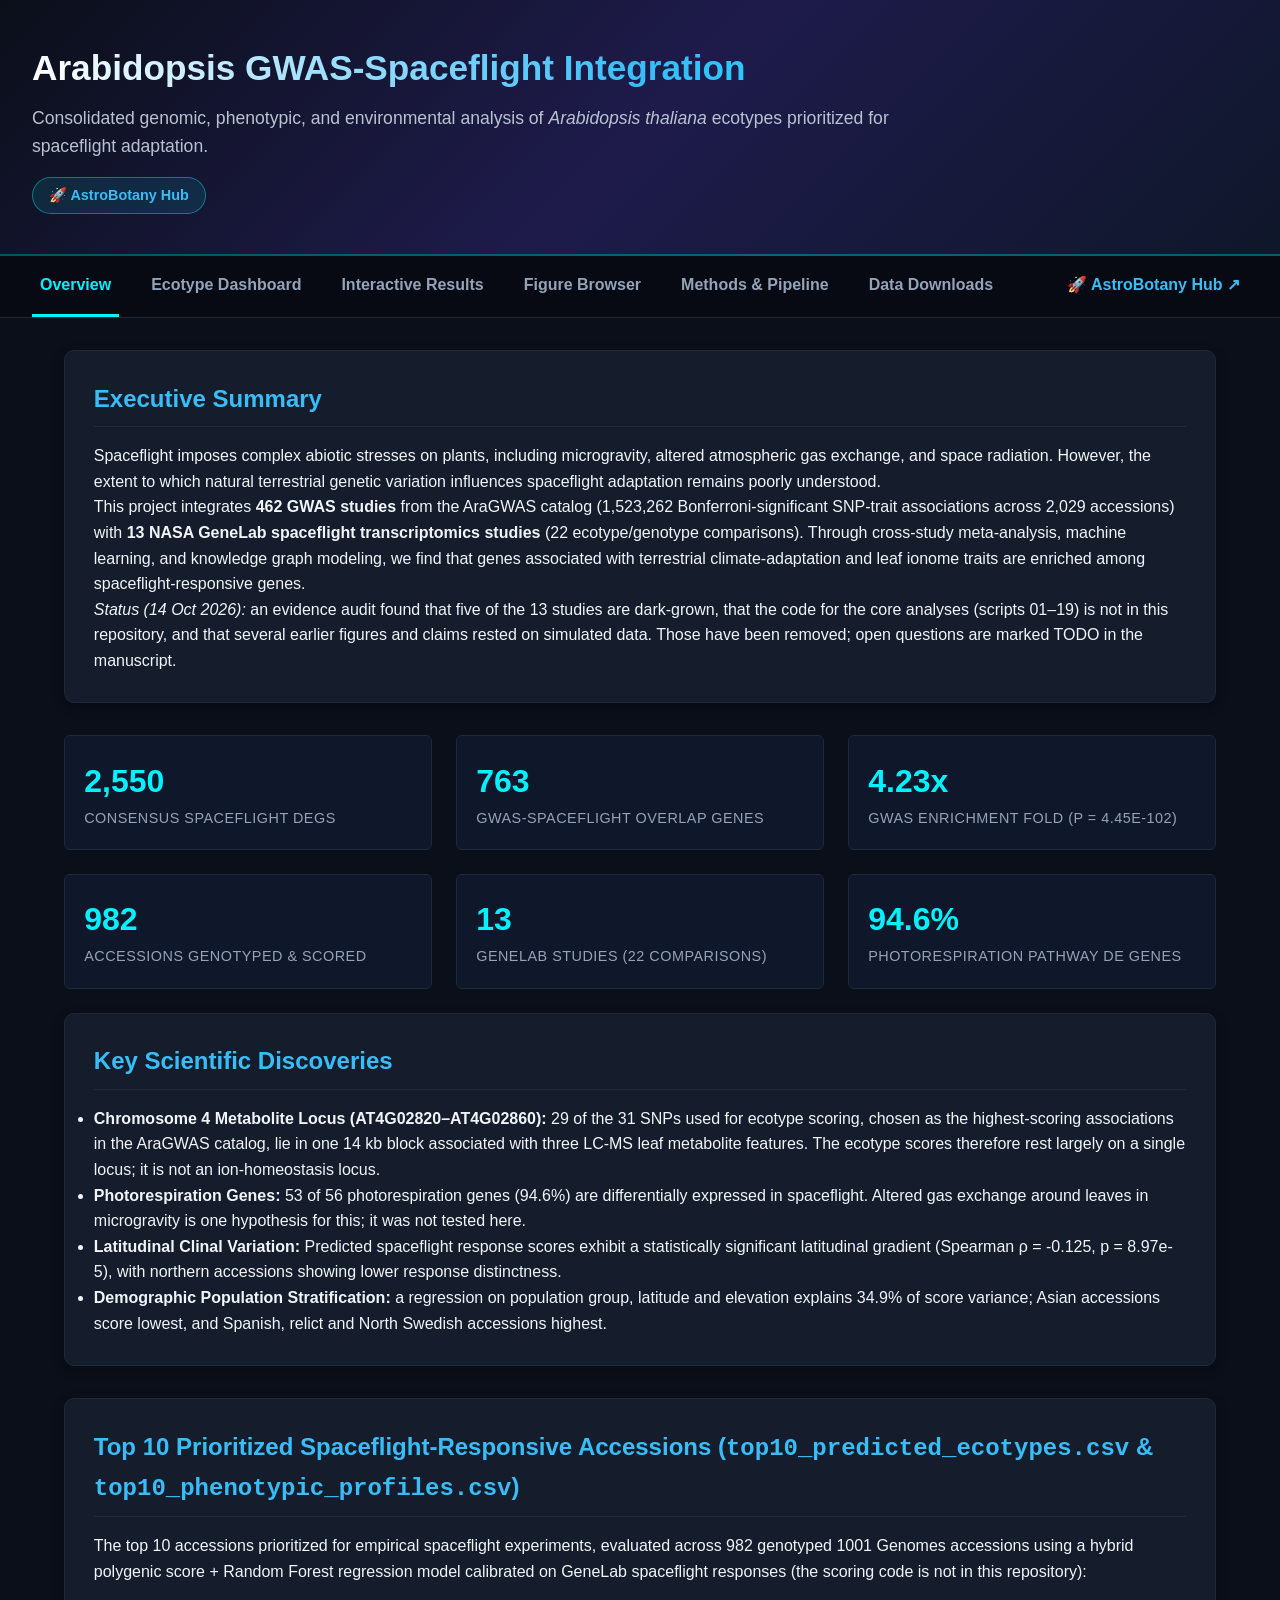
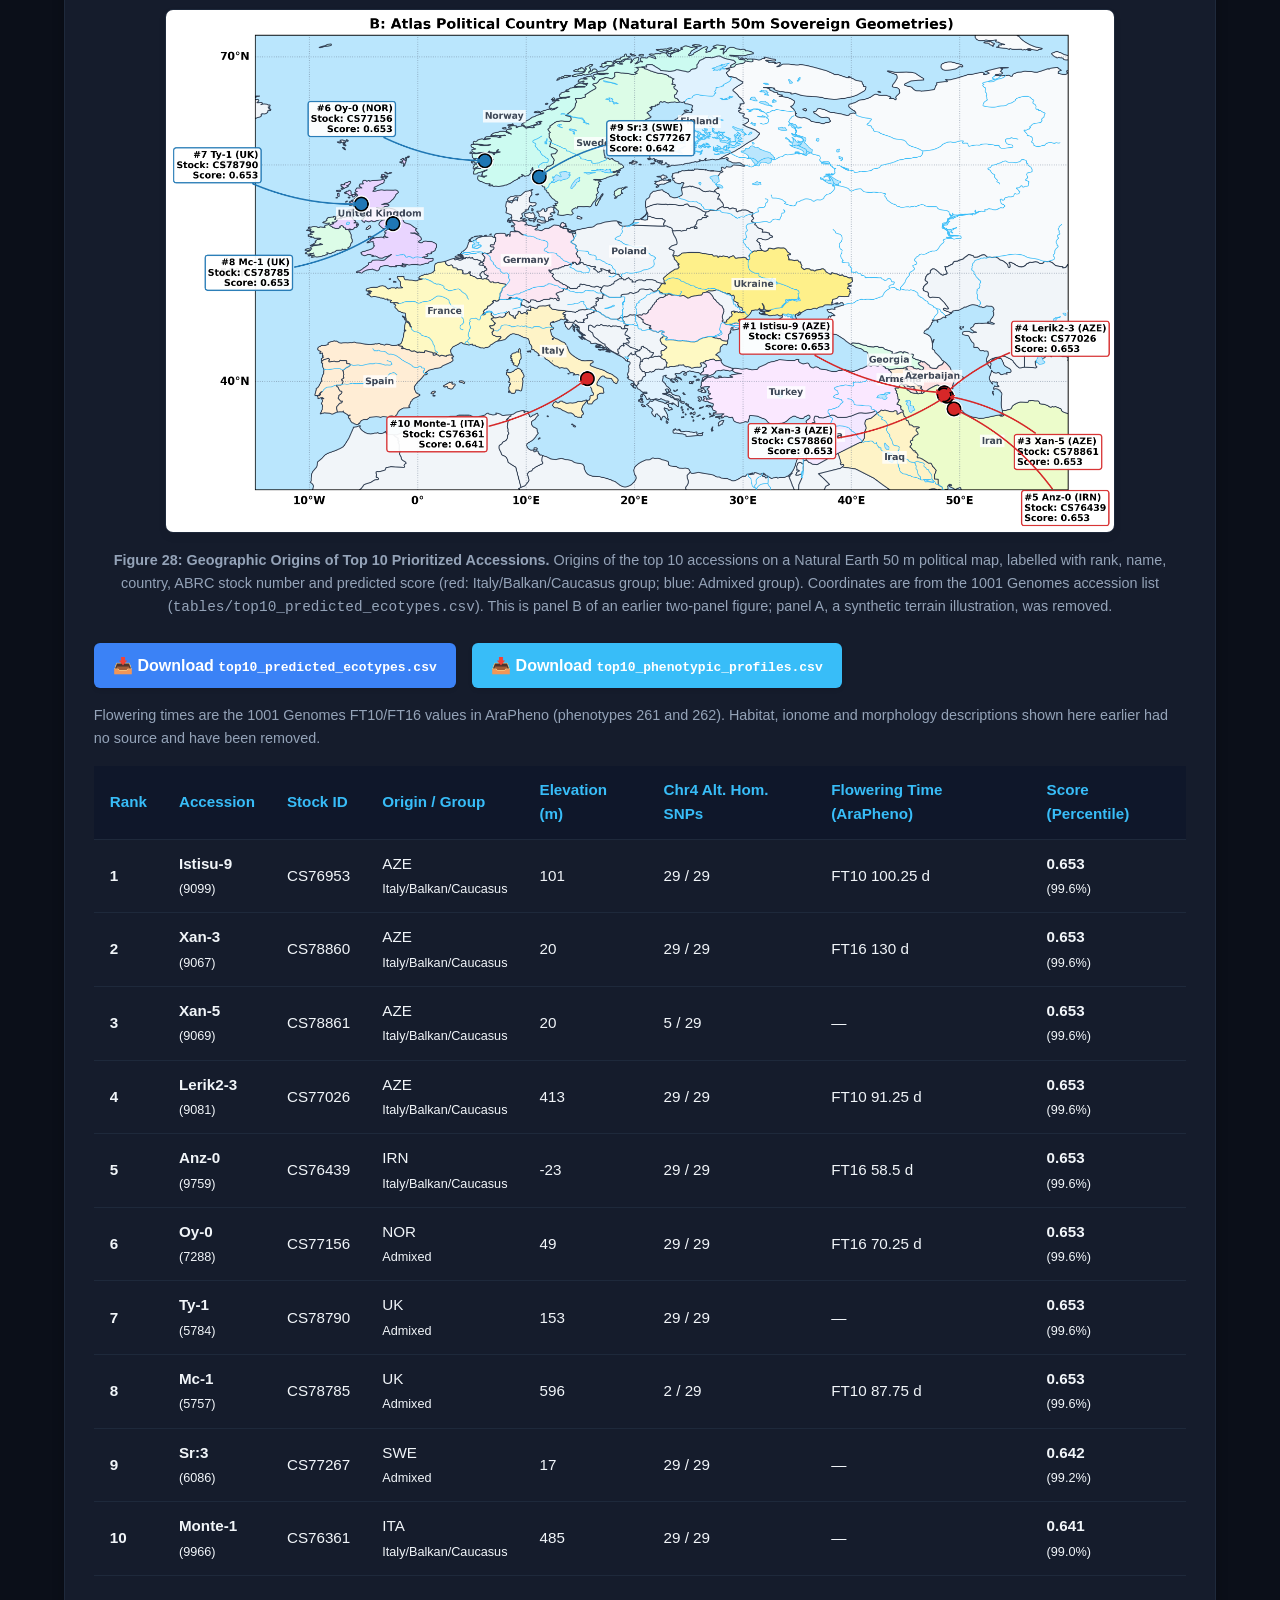
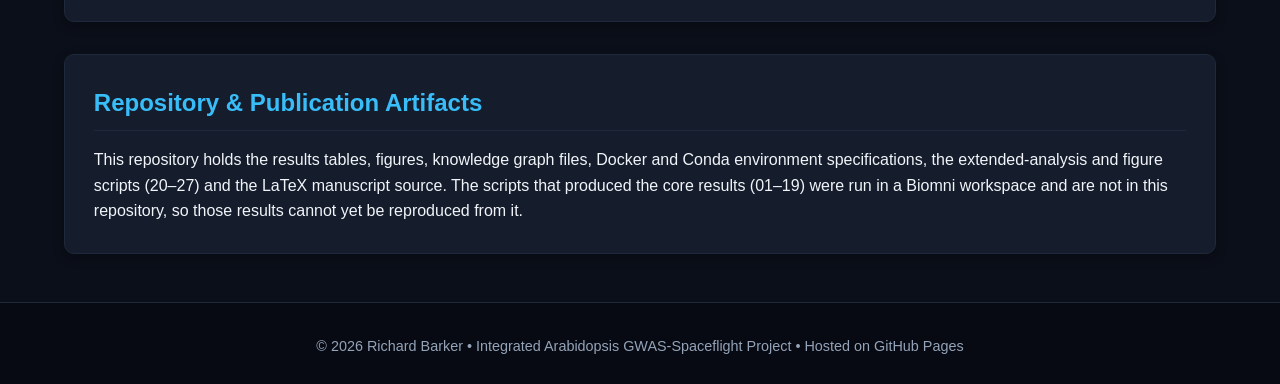
==== commit 39303a4c: "Crop Figure 28 to its real-map panel Panel A of the committed Figure 28 drew hand-placed Gaussian "t" ====
--- a/docs/index.html
+++ b/docs/index.html
@@ -77,7 +77,7 @@
       
       <div style="margin: 1.5rem 0; text-align:center;">
         <img src="assets/fig28_top10_ecotypes_map.png" alt="Geographic Map of Top 10 Prioritized Accessions" style="width:100%; max-width:950px; border-radius:8px; border:1px solid var(--border-color); box-shadow: 0 4px 8px rgba(0,0,0,0.06);">
-        <p style="font-size:0.9rem; color:var(--text-muted); margin-top:0.5rem;"><strong>Figure 28: Geographic Origins of Top 10 Prioritized Accessions.</strong> Map displaying origin coordinates, elevation (m), population group, and rank across Europe, the Caucasus, and the Middle East.</p>
+        <p style="font-size:0.9rem; color:var(--text-muted); margin-top:0.5rem;"><strong>Figure 28: Geographic Origins of Top 10 Prioritized Accessions.</strong> Origins of the top 10 accessions on a Natural Earth 50 m political map, labelled with rank, name, country, ABRC stock number and predicted score (red: Italy/Balkan/Caucasus group; blue: Admixed group). Coordinates are from the 1001 Genomes accession list (<code>tables/top10_predicted_ecotypes.csv</code>). This is panel B of an earlier two-panel figure; panel A, a synthetic terrain illustration, was removed.</p>
       </div>
 
       <div style="margin: 1rem 0; display:flex; gap:1rem; flex-wrap:wrap;">
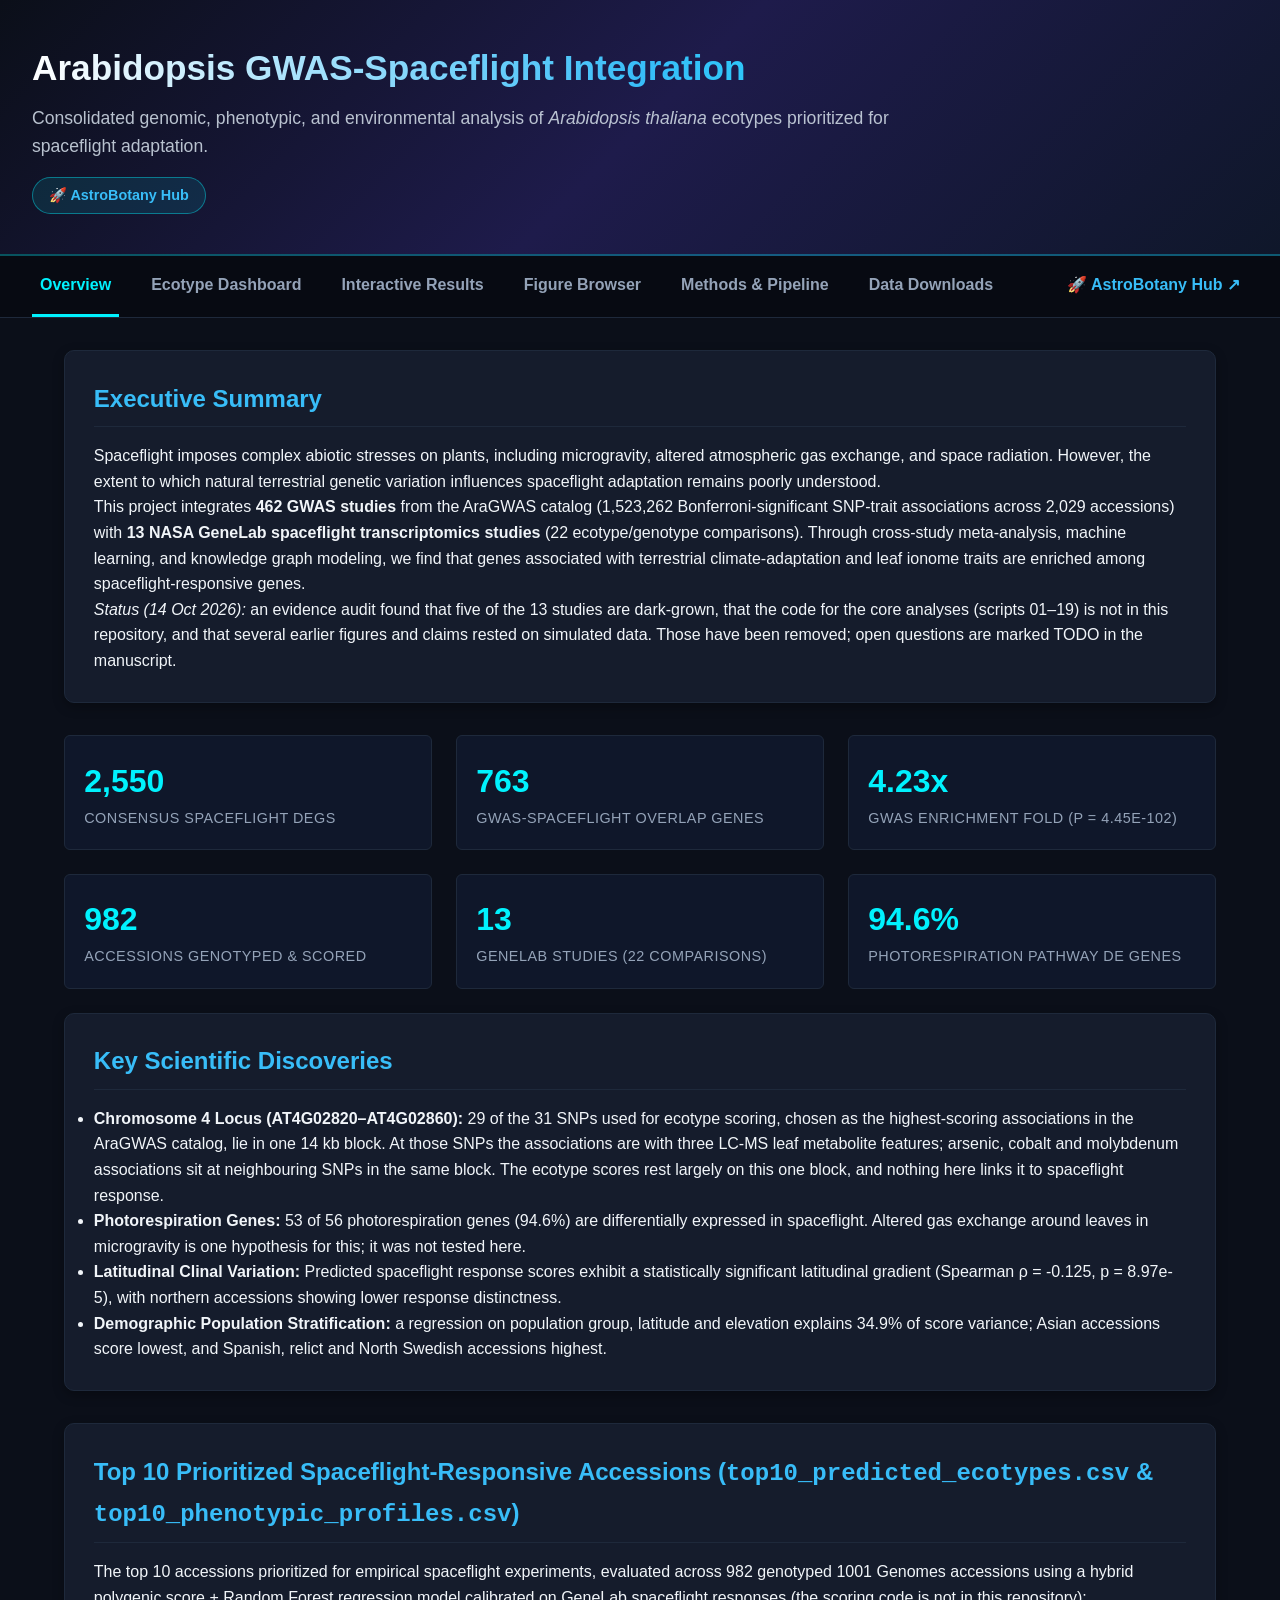
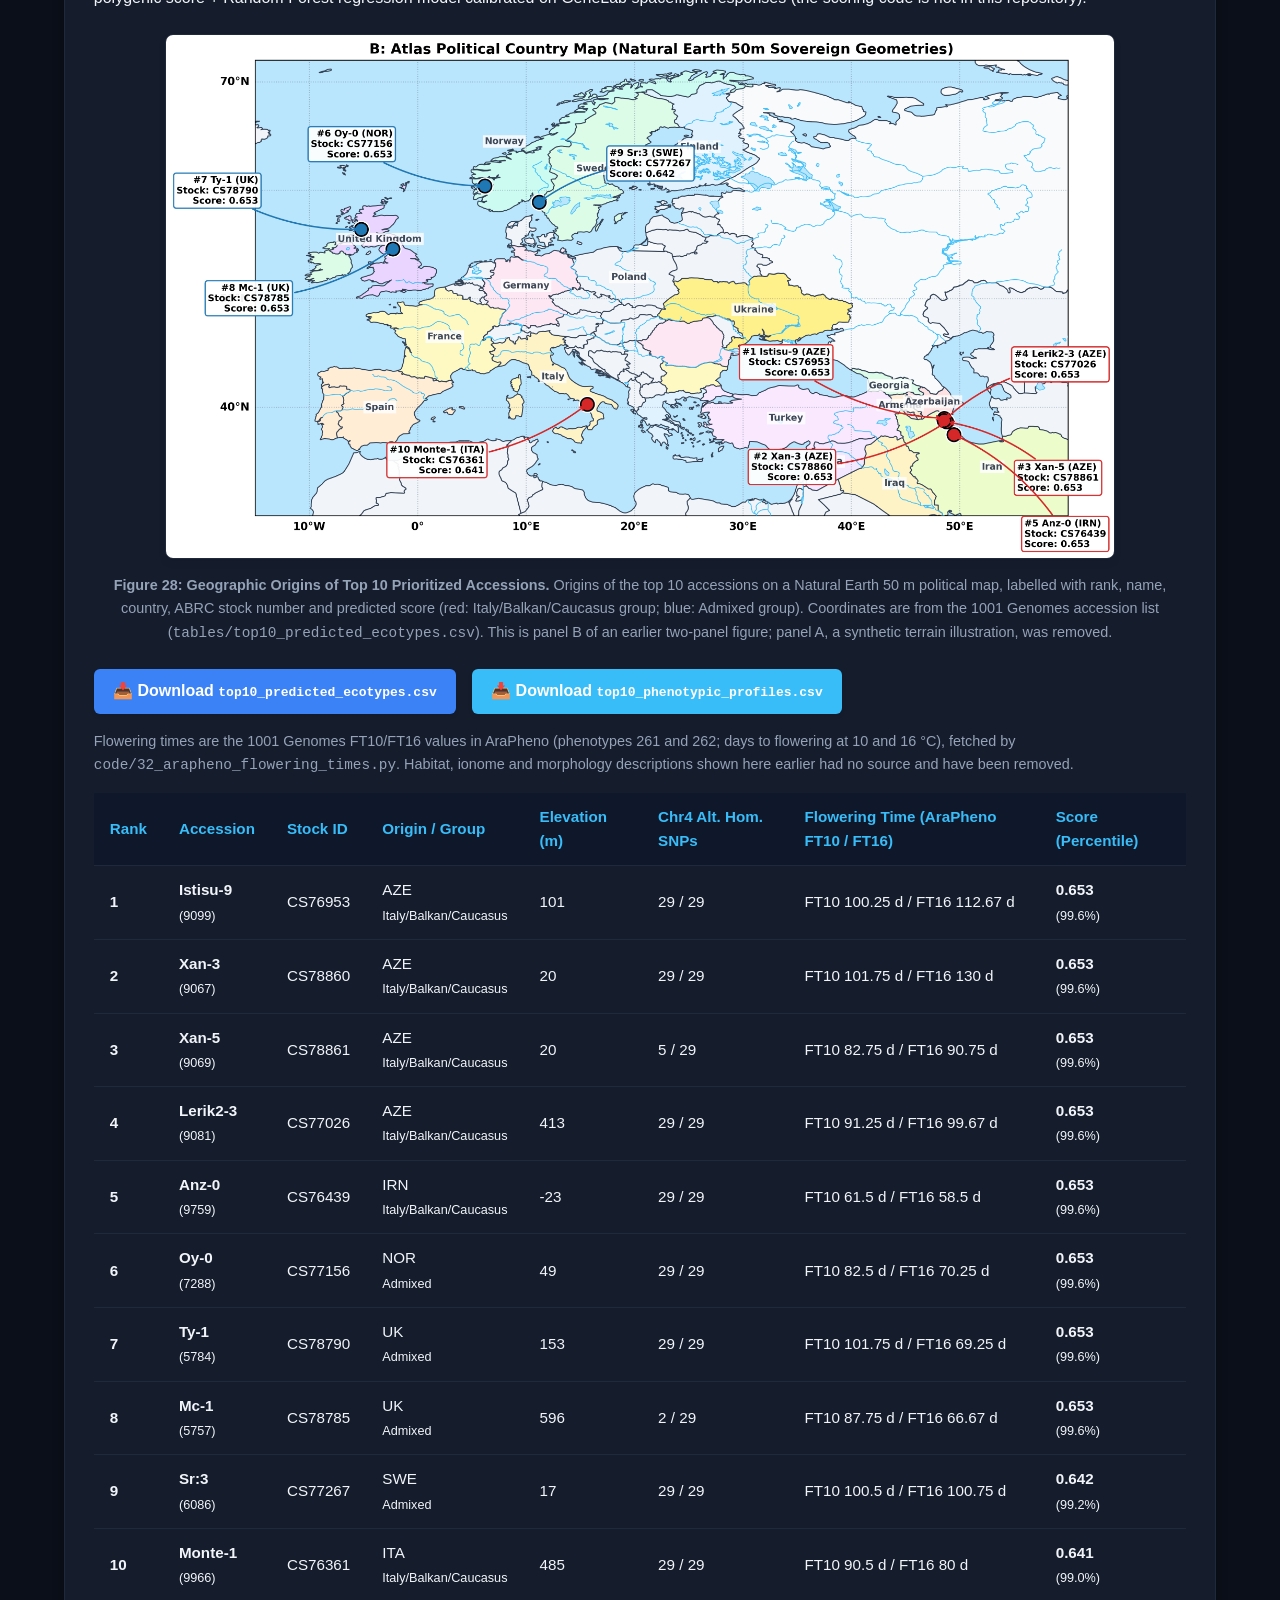
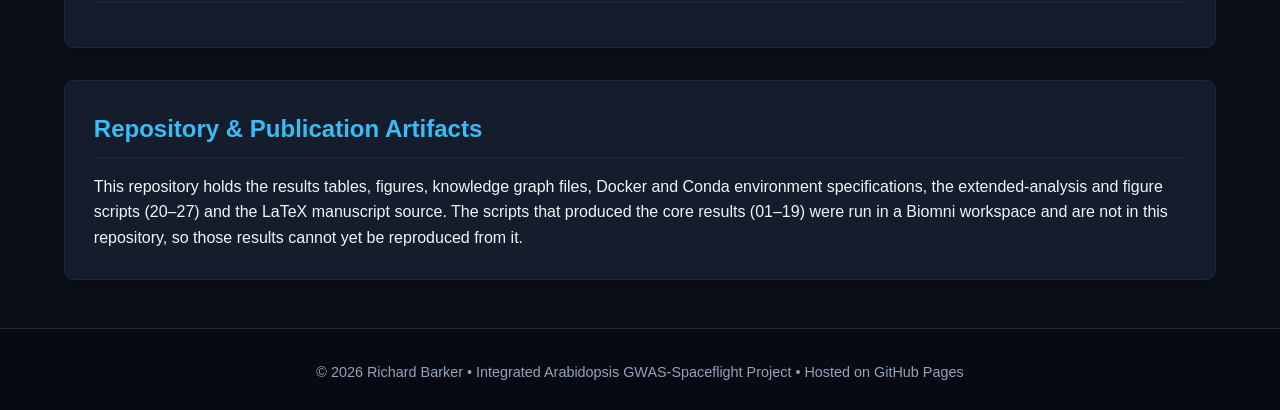
==== commit 245d9d39: "Update text for the recomputed results and correct the chromosome 4 claim - The Tier 1 text said the" ====
--- a/docs/index.html
+++ b/docs/index.html
@@ -64,7 +64,7 @@
     <div class="card">
       <h2>Key Scientific Discoveries</h2>
       <ul>
-        <li><strong>Chromosome 4 Metabolite Locus (AT4G02820–AT4G02860):</strong> 29 of the 31 SNPs used for ecotype scoring, chosen as the highest-scoring associations in the AraGWAS catalog, lie in one 14 kb block associated with three LC-MS leaf metabolite features. The ecotype scores therefore rest largely on a single locus; it is not an ion-homeostasis locus.</li>
+        <li><strong>Chromosome 4 Locus (AT4G02820–AT4G02860):</strong> 29 of the 31 SNPs used for ecotype scoring, chosen as the highest-scoring associations in the AraGWAS catalog, lie in one 14 kb block. At those SNPs the associations are with three LC-MS leaf metabolite features; arsenic, cobalt and molybdenum associations sit at neighbouring SNPs in the same block. The ecotype scores rest largely on this one block, and nothing here links it to spaceflight response.</li>
         <li><strong>Photorespiration Genes:</strong> 53 of 56 photorespiration genes (94.6%) are differentially expressed in spaceflight. Altered gas exchange around leaves in microgravity is one hypothesis for this; it was not tested here.</li>
         <li><strong>Latitudinal Clinal Variation:</strong> Predicted spaceflight response scores exhibit a statistically significant latitudinal gradient (Spearman &rho; = -0.125, p = 8.97e-5), with northern accessions showing lower response distinctness.</li>
         <li><strong>Demographic Population Stratification:</strong> a regression on population group, latitude and elevation explains 34.9% of score variance; Asian accessions score lowest, and Spanish, relict and North Swedish accessions highest.</li>
@@ -85,7 +85,7 @@
         <a href="https://github.com/dr-richard-barker/arabidopsis-gwas-spaceflight/raw/main/tables/top10_phenotypic_profiles.csv" download style="display:inline-block; background-color:var(--accent-color); color:white; padding:0.6rem 1.2rem; border-radius:6px; text-decoration:none; font-weight:600; box-shadow: 0 2px 4px rgba(0,0,0,0.1);">📥 Download <code>top10_phenotypic_profiles.csv</code></a>
       </div>
 
-      <p style="font-size:0.9rem; color:var(--text-muted);">Flowering times are the 1001 Genomes FT10/FT16 values in AraPheno (phenotypes 261 and 262). Habitat, ionome and morphology descriptions shown here earlier had no source and have been removed.</p>
+      <p style="font-size:0.9rem; color:var(--text-muted);">Flowering times are the 1001 Genomes FT10/FT16 values in AraPheno (phenotypes 261 and 262; days to flowering at 10 and 16&nbsp;&deg;C), fetched by <code>code/32_arapheno_flowering_times.py</code>. Habitat, ionome and morphology descriptions shown here earlier had no source and have been removed.</p>
       <div class="table-responsive">
         <table>
           <thead>
@@ -96,7 +96,7 @@
               <th>Origin / Group</th>
               <th>Elevation (m)</th>
               <th>Chr4 Alt. Hom. SNPs</th>
-              <th>Flowering Time (AraPheno)</th>
+              <th>Flowering Time (AraPheno FT10 / FT16)</th>
               <th>Score (Percentile)</th>
             </tr>
           </thead>
@@ -108,7 +108,7 @@
               <td>AZE<br><small>Italy/Balkan/Caucasus</small></td>
               <td>101</td>
               <td>29 / 29</td>
-              <td>FT10 100.25 d</td>
+              <td>FT10 100.25 d / FT16 112.67 d</td>
               <td><strong>0.653</strong><br><small>(99.6%)</small></td>
             </tr>
             <tr>
@@ -118,7 +118,7 @@
               <td>AZE<br><small>Italy/Balkan/Caucasus</small></td>
               <td>20</td>
               <td>29 / 29</td>
-              <td>FT16 130 d</td>
+              <td>FT10 101.75 d / FT16 130 d</td>
               <td><strong>0.653</strong><br><small>(99.6%)</small></td>
             </tr>
             <tr>
@@ -128,7 +128,7 @@
               <td>AZE<br><small>Italy/Balkan/Caucasus</small></td>
               <td>20</td>
               <td>5 / 29</td>
-              <td>&mdash;</td>
+              <td>FT10 82.75 d / FT16 90.75 d</td>
               <td><strong>0.653</strong><br><small>(99.6%)</small></td>
             </tr>
             <tr>
@@ -138,7 +138,7 @@
               <td>AZE<br><small>Italy/Balkan/Caucasus</small></td>
               <td>413</td>
               <td>29 / 29</td>
-              <td>FT10 91.25 d</td>
+              <td>FT10 91.25 d / FT16 99.67 d</td>
               <td><strong>0.653</strong><br><small>(99.6%)</small></td>
             </tr>
             <tr>
@@ -148,7 +148,7 @@
               <td>IRN<br><small>Italy/Balkan/Caucasus</small></td>
               <td>-23</td>
               <td>29 / 29</td>
-              <td>FT16 58.5 d</td>
+              <td>FT10 61.5 d / FT16 58.5 d</td>
               <td><strong>0.653</strong><br><small>(99.6%)</small></td>
             </tr>
             <tr>
@@ -158,7 +158,7 @@
               <td>NOR<br><small>Admixed</small></td>
               <td>49</td>
               <td>29 / 29</td>
-              <td>FT16 70.25 d</td>
+              <td>FT10 82.5 d / FT16 70.25 d</td>
               <td><strong>0.653</strong><br><small>(99.6%)</small></td>
             </tr>
             <tr>
@@ -168,7 +168,7 @@
               <td>UK<br><small>Admixed</small></td>
               <td>153</td>
               <td>29 / 29</td>
-              <td>&mdash;</td>
+              <td>FT10 101.75 d / FT16 69.25 d</td>
               <td><strong>0.653</strong><br><small>(99.6%)</small></td>
             </tr>
             <tr>
@@ -178,7 +178,7 @@
               <td>UK<br><small>Admixed</small></td>
               <td>596</td>
               <td>2 / 29</td>
-              <td>FT10 87.75 d</td>
+              <td>FT10 87.75 d / FT16 66.67 d</td>
               <td><strong>0.653</strong><br><small>(99.6%)</small></td>
             </tr>
             <tr>
@@ -188,7 +188,7 @@
               <td>SWE<br><small>Admixed</small></td>
               <td>17</td>
               <td>29 / 29</td>
-              <td>&mdash;</td>
+              <td>FT10 100.5 d / FT16 100.75 d</td>
               <td><strong>0.642</strong><br><small>(99.2%)</small></td>
             </tr>
             <tr>
@@ -198,7 +198,7 @@
               <td>ITA<br><small>Italy/Balkan/Caucasus</small></td>
               <td>485</td>
               <td>29 / 29</td>
-              <td>&mdash;</td>
+              <td>FT10 90.5 d / FT16 80 d</td>
               <td><strong>0.641</strong><br><small>(99.0%)</small></td>
             </tr>
           </tbody>
